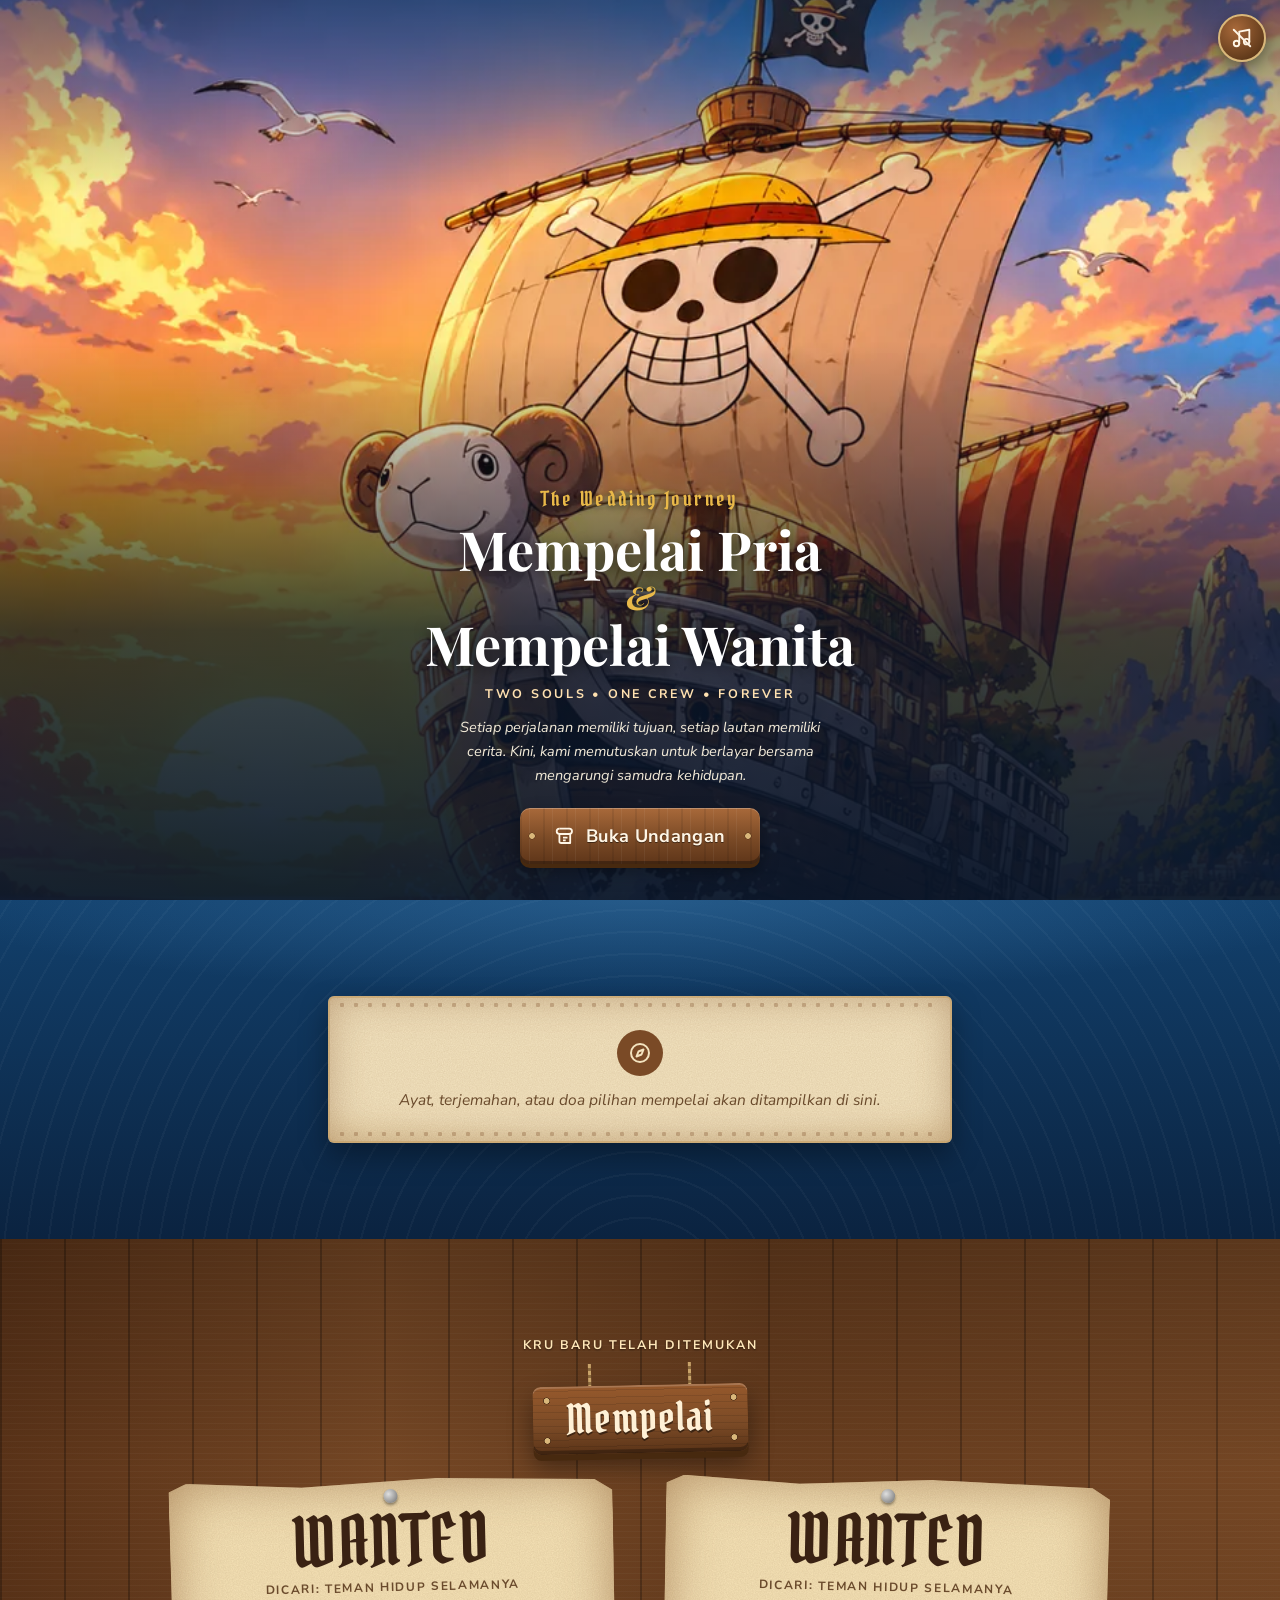
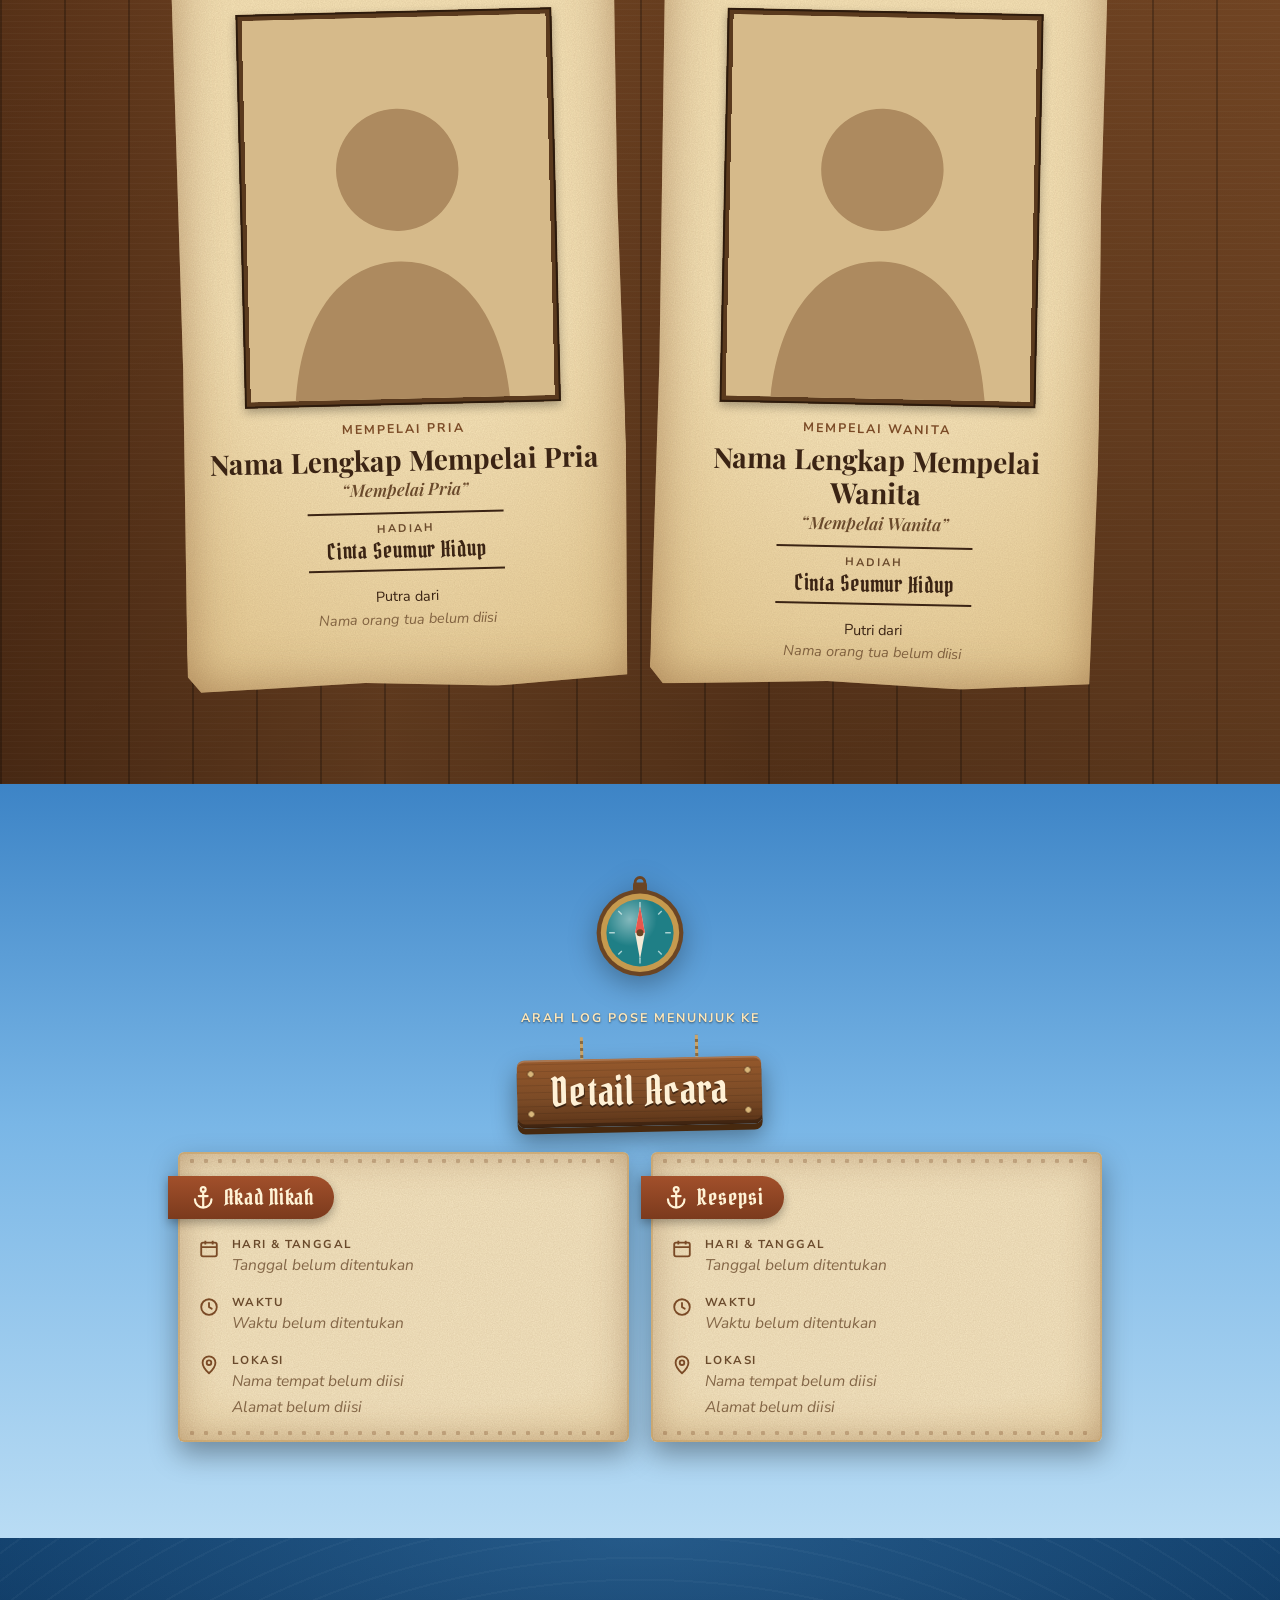
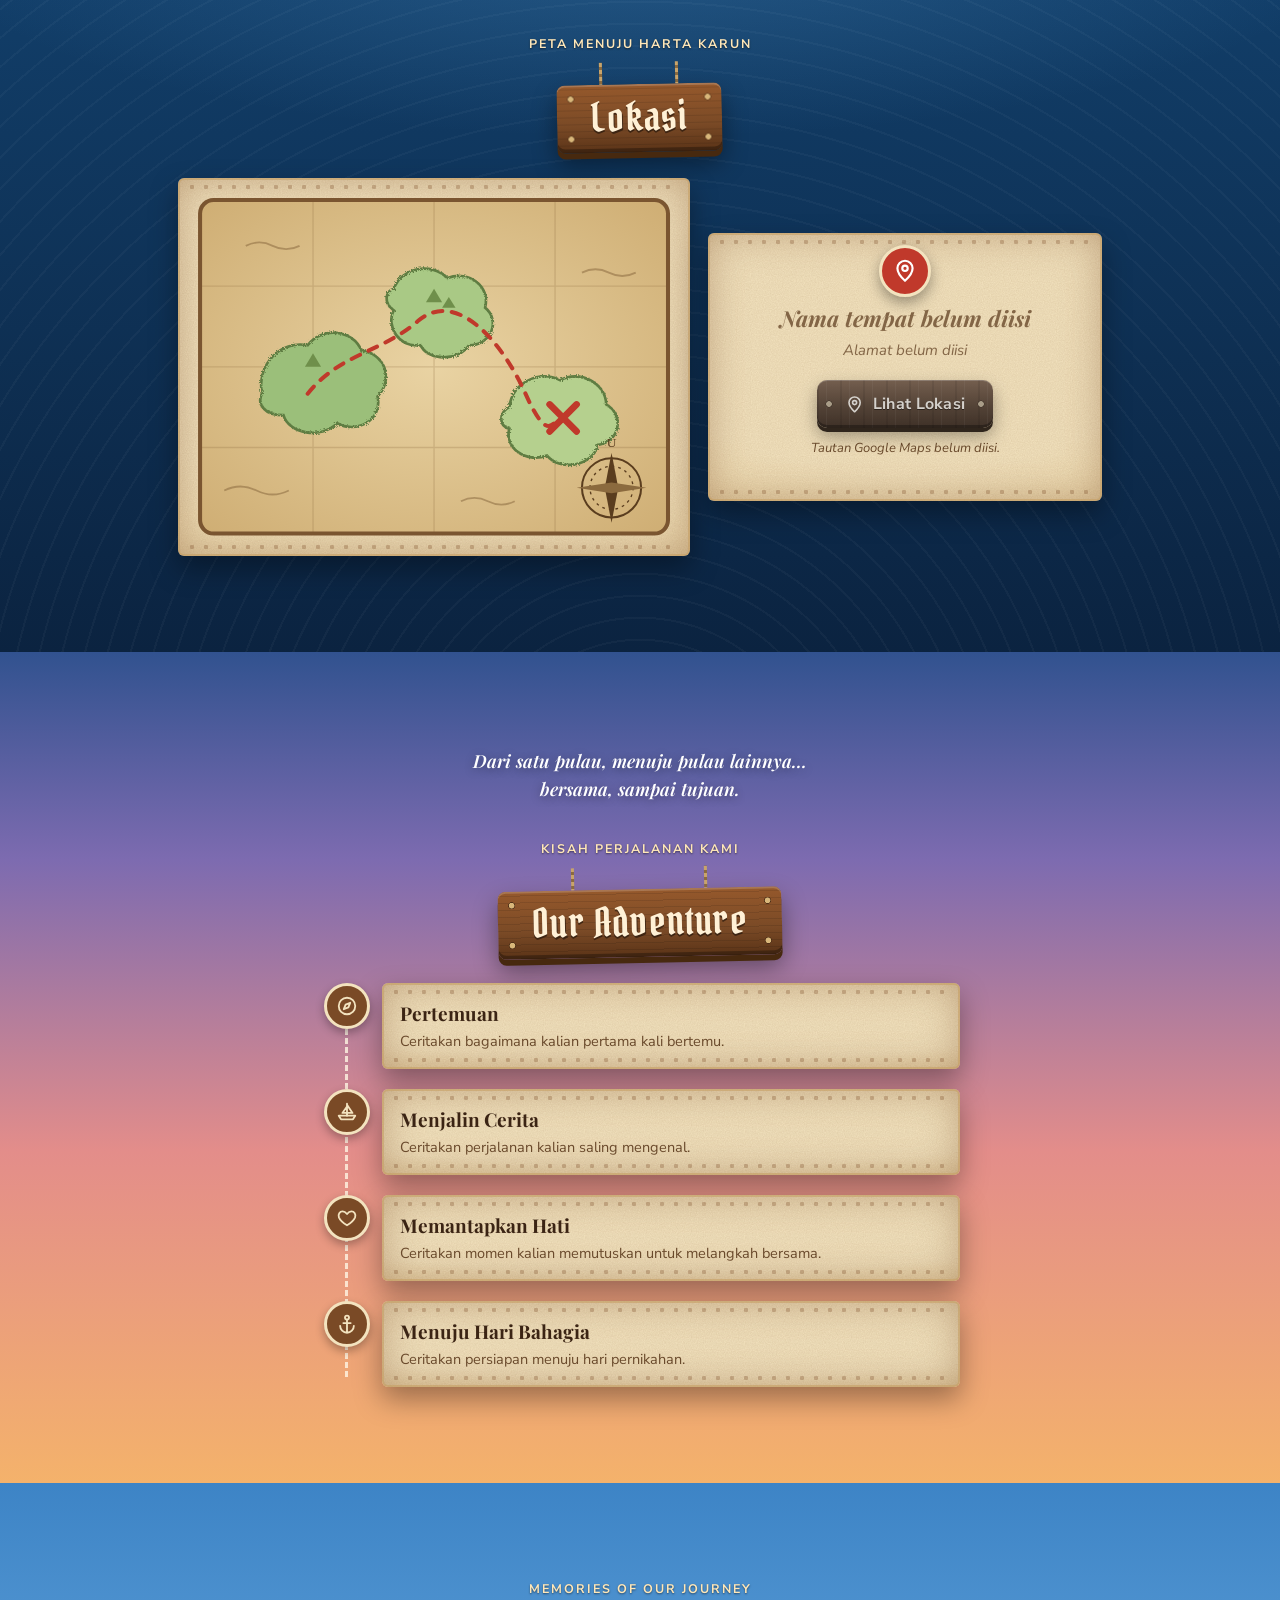
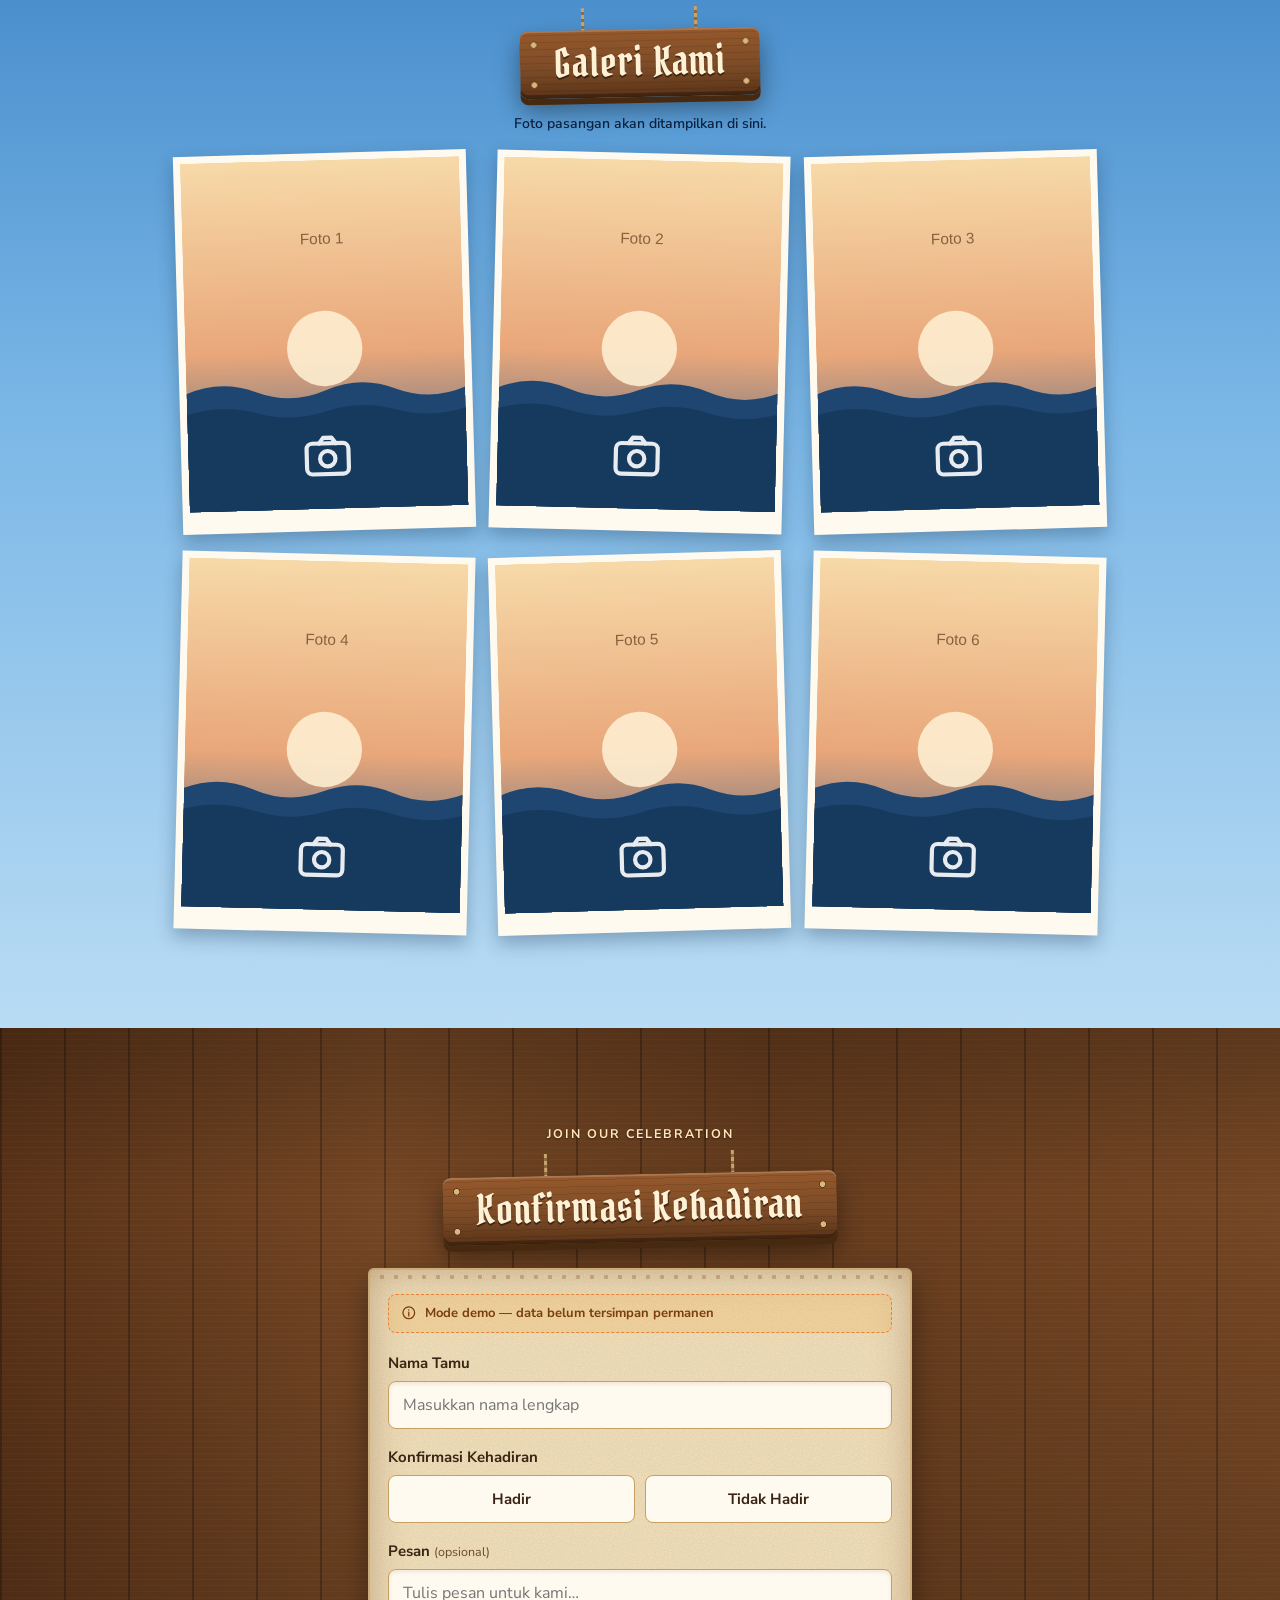
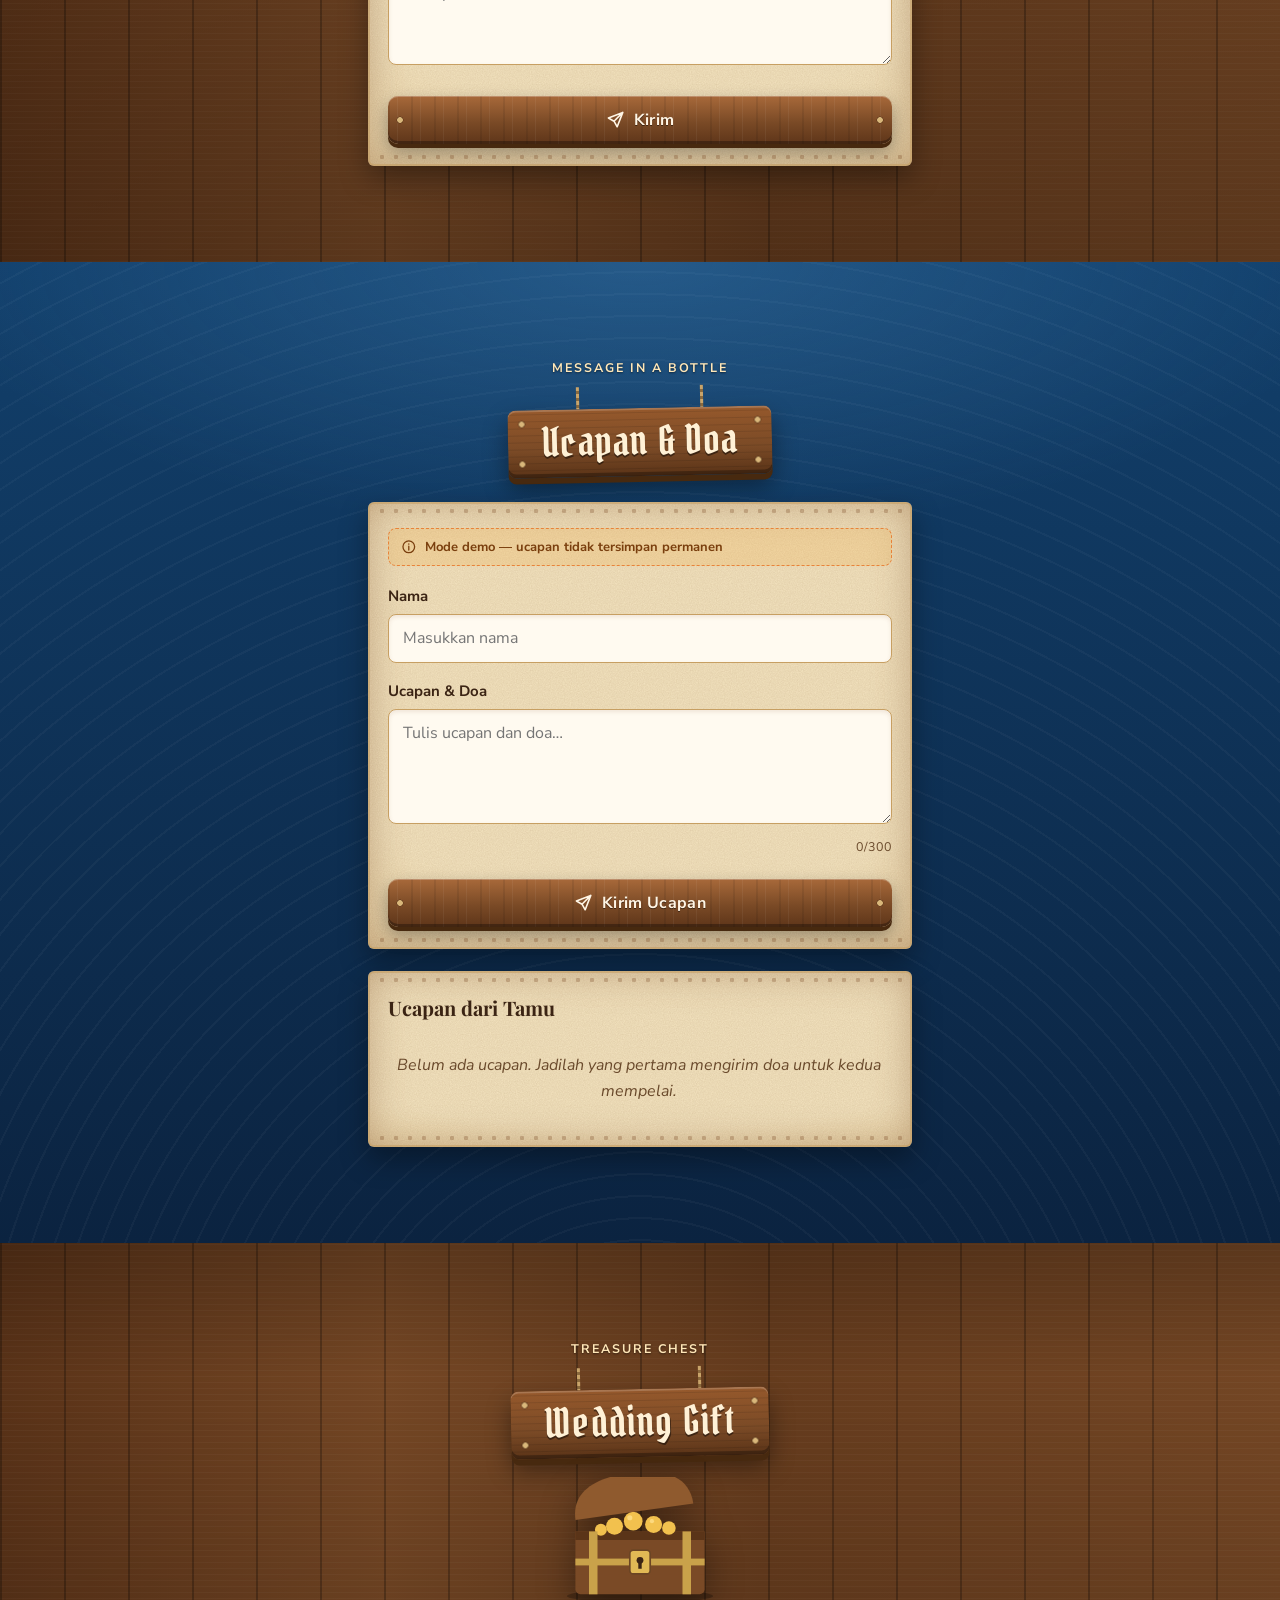
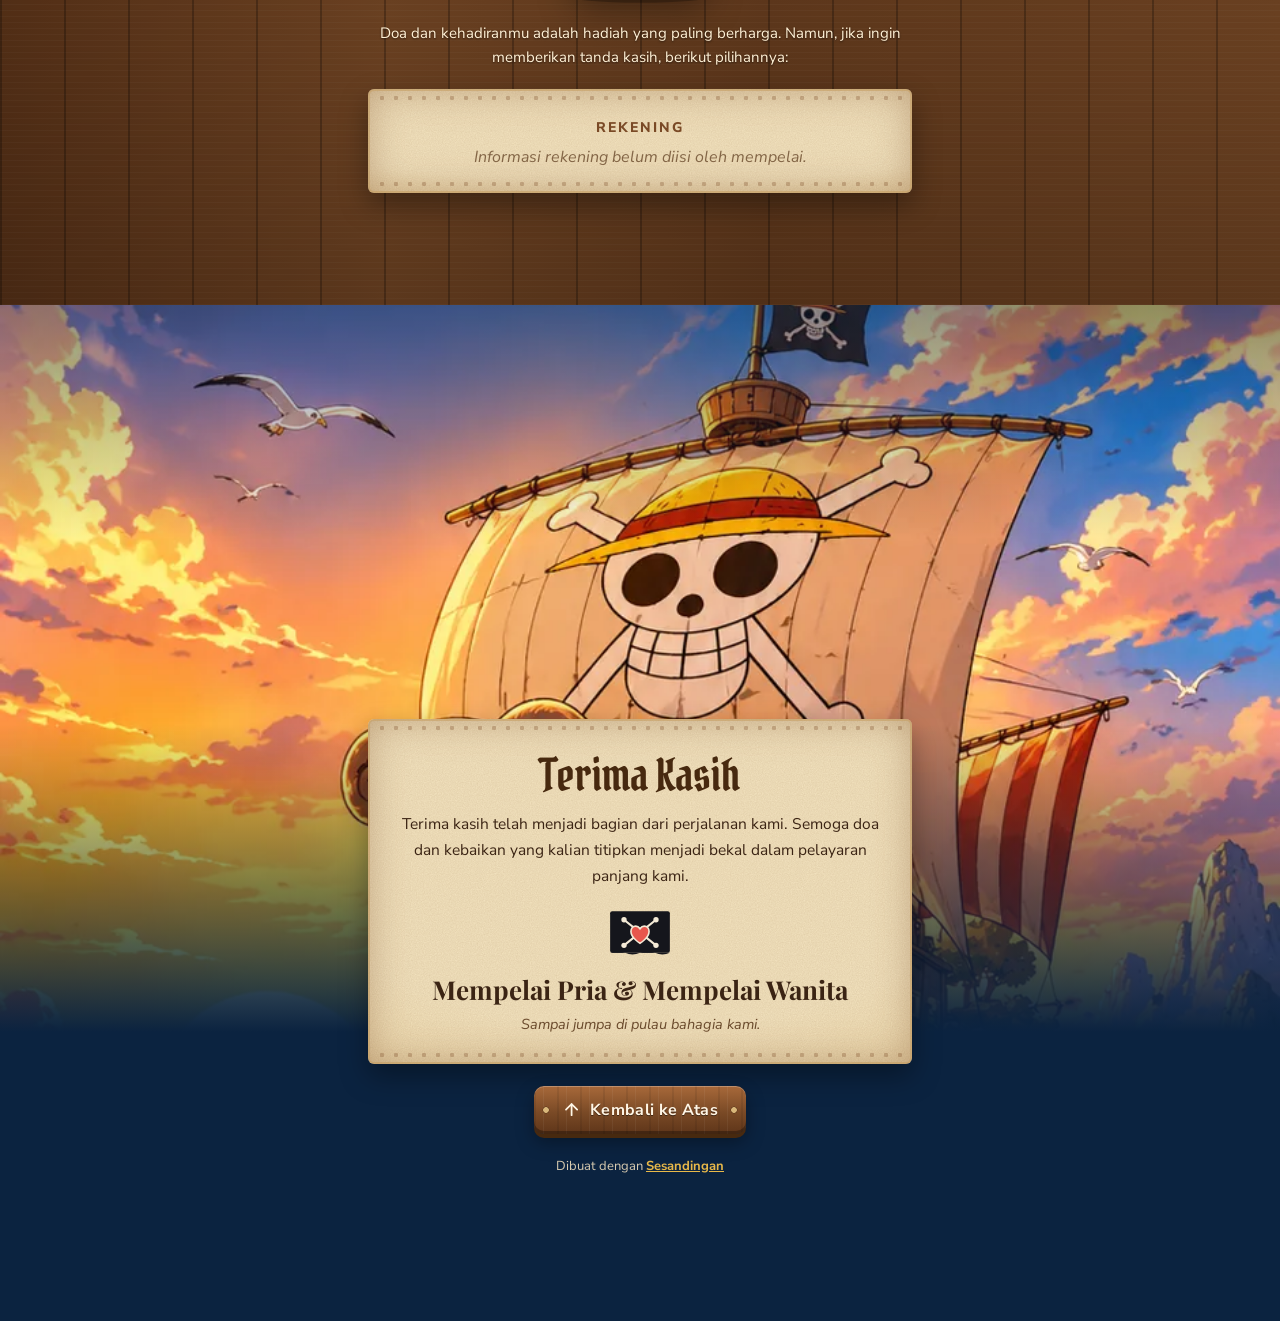
==== tema/wedding-journey/index.html @ a7452341 "Landing page Sesandingan dan tema pertama The Wedding Journey - Landing page mobile-first: hero, fit" ====
<!doctype html>
<html lang="id">
<head>
  <meta charset="utf-8">
  <meta name="viewport" content="width=device-width, initial-scale=1, viewport-fit=cover">
  <title>The Wedding Journey — Undangan Pernikahan</title>
  <meta name="description" content="Undangan pernikahan digital — Two Souls • One Crew • Forever">
  <meta name="theme-color" content="#0e2a4a">
  <meta property="og:type" content="website">
  <meta property="og:title" content="The Wedding Journey — Undangan Pernikahan">
  <meta property="og:description" content="Two Souls • One Crew • Forever">
  <meta property="og:image" content="../../assets/img/og-image.jpg">
  <link rel="icon" type="image/png" href="../../favicon.png">
  <link rel="preload" as="image" href="assets/going-merry-sunset-600.webp" media="(max-width: 640px)">
  <link rel="preload" as="image" href="assets/going-merry-sunset.webp" media="(min-width: 641px)">
  <link rel="preconnect" href="https://fonts.googleapis.com">
  <link rel="preconnect" href="https://fonts.gstatic.com" crossorigin>
  <link href="https://fonts.googleapis.com/css2?family=Pirata+One&family=Playfair+Display:ital,wght@0,600;0,700;1,600&family=Nunito+Sans:opsz,wght@6..12,400;6..12,600;6..12,700&display=swap" rel="stylesheet">
  <link rel="stylesheet" href="css/theme.css">
</head>
<body class="is-locked">

  <!-- =========================================================
       A. OPENING / COVER
       ========================================================= -->
  <section class="cover" id="cover" aria-label="Sampul undangan">
    <div class="cover-bg" aria-hidden="true"></div>
    <div class="cover-shade" aria-hidden="true"></div>
    <div class="cover-content">
      <p class="cover-kicker">The Wedding Journey</p>
      <h1 class="cover-names"><span data-bind="groom.nickname"></span><span class="amp">&amp;</span><span data-bind="bride.nickname"></span></h1>
      <p class="cover-tagline" data-bind="texts.tagline"></p>
      <p class="cover-opening" data-bind="texts.opening"></p>
      <div class="cover-guest" id="coverGuest" hidden>
        <small>Kepada Yth. Bapak/Ibu/Saudara/i</small>
        <strong id="guestName"></strong>
      </div>
      <button type="button" class="wood-btn wood-btn--lg" id="openBtn">
        <svg class="ic" aria-hidden="true"><use href="#i-scroll"/></svg><span>Buka Undangan</span>
      </button>
    </div>
  </section>

  <!-- Kontrol musik (selalu tersedia) -->
  <button type="button" class="music-btn" id="musicBtn" aria-pressed="false" aria-label="Putar musik">
    <svg class="ic ic-on" aria-hidden="true"><use href="#i-music"/></svg>
    <svg class="ic ic-off" aria-hidden="true"><use href="#i-music-off"/></svg>
    <span class="music-eq" aria-hidden="true"><i></i><i></i><i></i></span>
  </button>

  <main id="main" class="journey" aria-hidden="true">

    <!-- =========================================================
         B. HERO / WEDDING INTRODUCTION
         ========================================================= -->
    <section class="hero" id="home" data-section="home">
      <div class="hero-sky" aria-hidden="true">
        <span class="sun"></span>
        <svg class="cloud c1" viewBox="0 0 200 60"><path d="M20 50a20 20 0 0 1 10-37 28 28 0 0 1 52-6 22 22 0 0 1 36 10 18 18 0 0 1 30 4 16 16 0 0 1 22 29z" fill="currentColor"/></svg>
        <svg class="cloud c2" viewBox="0 0 200 60"><path d="M20 50a20 20 0 0 1 10-37 28 28 0 0 1 52-6 22 22 0 0 1 36 10 18 18 0 0 1 30 4 16 16 0 0 1 22 29z" fill="currentColor"/></svg>
        <svg class="gull g1" viewBox="0 0 40 14"><path d="M1 12Q10 1 20 10Q30 1 39 12" fill="none" stroke="currentColor" stroke-width="2.4" stroke-linecap="round"/></svg>
        <svg class="gull g2" viewBox="0 0 40 14"><path d="M1 12Q10 1 20 10Q30 1 39 12" fill="none" stroke="currentColor" stroke-width="2.4" stroke-linecap="round"/></svg>
      </div>
      <div class="hero-content">
        <div class="flag reveal" aria-hidden="true">
          <svg viewBox="0 0 120 90"><use href="#emblem"/></svg>
        </div>
        <p class="hero-kicker reveal">We Are Getting Married</p>
        <h2 class="hero-names reveal">
          <span data-bind="groom.nickname"></span>
          <span class="amp">&amp;</span>
          <span data-bind="bride.nickname"></span>
        </h2>
        <p class="hero-date reveal" id="heroDate"></p>
        <div class="countdown reveal" id="countdown" aria-live="off"></div>
        <p class="hero-invite reveal" data-bind="texts.invitation"></p>
      </div>
      <div class="hero-sea" aria-hidden="true">
        <svg class="ship" viewBox="0 0 120 100"><use href="#ship"/></svg>
        <svg class="wave w1" viewBox="0 0 1440 120" preserveAspectRatio="none"><path d="M0 60 Q90 20 180 60 T360 60 T540 60 T720 60 T900 60 T1080 60 T1260 60 T1440 60 V120 H0Z"/></svg>
        <svg class="wave w2" viewBox="0 0 1440 120" preserveAspectRatio="none"><path d="M0 70 Q120 35 240 70 T480 70 T720 70 T960 70 T1200 70 T1440 70 V120 H0Z"/></svg>
      </div>
    </section>

    <!-- C. AYAT / DOA -->
    <section class="section section--sea" id="ayat" data-section="ayat" aria-label="Ayat atau doa">
      <div class="wrap" id="verseMount"></div>
    </section>

    <!-- D. PROFIL MEMPELAI — WANTED POSTER -->
    <section class="section section--deck" id="mempelai" data-section="mempelai" aria-label="Profil mempelai">
      <div class="wrap">
        <div id="t-mempelai-wrap"></div>
        <div class="posters" id="postersMount"></div>
      </div>
    </section>

    <!-- E. DETAIL ACARA — LOG POSE -->
    <section class="section section--sky" id="acara" data-section="acara" aria-label="Detail acara">
      <div class="wrap">
        <div class="logpose reveal" aria-hidden="true">
          <svg viewBox="0 0 160 160"><use href="#logpose"/></svg>
        </div>
        <div id="eventsTitle"></div>
        <div class="events" id="eventsMount"></div>
      </div>
    </section>

    <!-- F. LOKASI — TREASURE MAP -->
    <section class="section section--sea" id="lokasi" data-section="lokasi" aria-label="Lokasi acara">
      <div class="wrap" id="mapMount"></div>
    </section>

    <!-- G. LOVE STORY — OUR ADVENTURE -->
    <section class="section section--sunset" id="cerita" data-section="cerita" aria-label="Kisah cinta">
      <div class="wrap">
        <p class="story-quote reveal">Dari satu pulau, menuju pulau lainnya…<br>bersama, sampai tujuan.</p>
        <div id="storyMount"></div>
      </div>
    </section>

    <!-- H. GALERI -->
    <section class="section section--sky" id="galeri" data-section="galeri" aria-label="Galeri foto">
      <div class="wrap" id="galleryMount"></div>
    </section>

    <!-- I. RSVP -->
    <section class="section section--deck" id="rsvp" data-section="rsvp" aria-label="Konfirmasi kehadiran">
      <div class="wrap wrap--narrow" id="rsvpMount"></div>
    </section>

    <!-- J. UCAPAN — MESSAGE IN A BOTTLE -->
    <section class="section section--sea" id="ucapan" data-section="ucapan" aria-label="Ucapan dan doa">
      <div class="wrap wrap--narrow" id="guestbookMount"></div>
    </section>

    <!-- K. WEDDING GIFT — TREASURE CHEST -->
    <section class="section section--deck" id="hadiah" data-section="hadiah" aria-label="Wedding gift">
      <div class="wrap wrap--narrow" id="giftMount"></div>
    </section>

    <!-- L. CLOSING -->
    <section class="closing" id="penutup" data-section="penutup" aria-label="Penutup">
      <div class="closing-bg" aria-hidden="true"></div>
      <div class="closing-shade" aria-hidden="true"></div>
      <div class="wrap wrap--narrow closing-content">
        <div class="parchment closing-card reveal">
          <h2 class="closing-title">Terima Kasih</h2>
          <p data-bind="texts.closing"></p>
          <div class="closing-emblem" aria-hidden="true"><svg viewBox="0 0 120 90"><use href="#emblem"/></svg></div>
          <p class="closing-names"><span data-bind="groom.nickname"></span> &amp; <span data-bind="bride.nickname"></span></p>
          <p class="closing-sign" data-bind="texts.closingSignature"></p>
        </div>
        <a href="#home" class="wood-btn" id="backTopBtn"><svg class="ic" aria-hidden="true"><use href="#i-arrow-up"/></svg><span>Kembali ke Atas</span></a>
        <p class="credit" id="credit"></p>
      </div>
    </section>
  </main>

  <!-- Navigasi bawah -->
  <nav class="dock" id="dock" aria-label="Navigasi undangan" hidden>
    <a href="#home" data-nav="home"><svg class="ic" aria-hidden="true"><use href="#i-home"/></svg><span>Beranda</span></a>
    <a href="#mempelai" data-nav="mempelai"><svg class="ic" aria-hidden="true"><use href="#i-users"/></svg><span>Mempelai</span></a>
    <a href="#acara" data-nav="acara"><svg class="ic" aria-hidden="true"><use href="#i-calendar"/></svg><span>Acara</span></a>
    <a href="#galeri" data-nav="galeri"><svg class="ic" aria-hidden="true"><use href="#i-image"/></svg><span>Galeri</span></a>
    <a href="#ucapan" data-nav="ucapan"><svg class="ic" aria-hidden="true"><use href="#i-chat"/></svg><span>Ucapan</span></a>
  </nav>

  <!-- Tombol ke atas -->
  <a href="#home" class="to-top" id="toTop" aria-label="Kembali ke atas" hidden><svg class="ic" aria-hidden="true"><use href="#i-arrow-up"/></svg></a>

  <!-- Lightbox -->
  <div class="lightbox" id="lightbox" role="dialog" aria-modal="true" aria-label="Pratinjau foto" hidden>
    <button type="button" class="lb-close" id="lbClose" aria-label="Tutup"><svg class="ic" aria-hidden="true"><use href="#i-close"/></svg></button>
    <button type="button" class="lb-nav lb-prev" id="lbPrev" aria-label="Foto sebelumnya"><svg class="ic" aria-hidden="true"><use href="#i-chev-left"/></svg></button>
    <figure class="lb-figure"><img id="lbImg" alt=""><figcaption id="lbCap"></figcaption></figure>
    <button type="button" class="lb-nav lb-next" id="lbNext" aria-label="Foto berikutnya"><svg class="ic" aria-hidden="true"><use href="#i-chev-right"/></svg></button>
  </div>

  <div class="toast" id="toast" role="status" aria-live="polite"></div>

  <!-- =========================================================
       SPRITE: ikon & ilustrasi orisinal (SVG)
       ========================================================= -->
  <svg width="0" height="0" style="position:absolute" aria-hidden="true">
    <defs>
      <symbol id="i-music" viewBox="0 0 24 24"><g fill="none" stroke="currentColor" stroke-width="2" stroke-linecap="round" stroke-linejoin="round"><path d="M9 18V5l11-2v13"/><circle cx="6" cy="18" r="3"/><circle cx="17" cy="16" r="3"/></g></symbol>
      <symbol id="i-music-off" viewBox="0 0 24 24"><g fill="none" stroke="currentColor" stroke-width="2" stroke-linecap="round" stroke-linejoin="round"><path d="M9 18V5l11-2v13"/><circle cx="6" cy="18" r="3"/><circle cx="17" cy="16" r="3"/><path d="M3 3l18 18"/></g></symbol>
      <symbol id="i-scroll" viewBox="0 0 24 24"><g fill="none" stroke="currentColor" stroke-width="2" stroke-linejoin="round"><path d="M6 4h11a3 3 0 0 1 0 6H6"/><path d="M6 4a3 3 0 0 0 0 6v8a2 2 0 0 0 2 2h10V10"/><path d="M10 14h5M10 17h3"/></g></symbol>
      <symbol id="i-anchor" viewBox="0 0 24 24"><g fill="none" stroke="currentColor" stroke-width="2" stroke-linecap="round"><circle cx="12" cy="5" r="2.2"/><path d="M12 7.2V21M8 11h8M4.5 14a7.5 7.5 0 0 0 15 0"/></g></symbol>
      <symbol id="i-calendar" viewBox="0 0 24 24"><g fill="none" stroke="currentColor" stroke-width="2" stroke-linejoin="round"><rect x="3.5" y="5" width="17" height="15" rx="2"/><path d="M3.5 10h17M8 3v4M16 3v4"/></g></symbol>
      <symbol id="i-clock" viewBox="0 0 24 24"><g fill="none" stroke="currentColor" stroke-width="2" stroke-linecap="round"><circle cx="12" cy="12" r="8.5"/><path d="M12 7.5V12l3 2"/></g></symbol>
      <symbol id="i-pin" viewBox="0 0 24 24"><g fill="none" stroke="currentColor" stroke-width="2" stroke-linejoin="round"><path d="M12 21s-7-6.2-7-11.5A7 7 0 0 1 19 9.5C19 14.8 12 21 12 21z"/><circle cx="12" cy="9.5" r="2.5"/></g></symbol>
      <symbol id="i-compass" viewBox="0 0 24 24"><g fill="none" stroke="currentColor" stroke-width="2" stroke-linejoin="round"><circle cx="12" cy="12" r="9"/><path d="M15.5 8.5l-2 5-5 2 2-5z"/></g></symbol>
      <symbol id="i-ship" viewBox="0 0 24 24"><g fill="none" stroke="currentColor" stroke-width="2" stroke-linejoin="round" stroke-linecap="round"><path d="M3 16h18l-2.5 4h-13z"/><path d="M12 3v13M12 4l6 9h-6M12 6l-5 7h5"/></g></symbol>
      <symbol id="i-heart" viewBox="0 0 24 24"><path fill="none" stroke="currentColor" stroke-width="2" stroke-linejoin="round" d="M12 20s-7-4.3-8.8-8.7C2 8 4 4.8 7.2 4.8c2 0 3.3 1 4.8 2.8 1.5-1.8 2.8-2.8 4.8-2.8C20 4.8 22 8 20.8 11.3 19 15.7 12 20 12 20z"/></symbol>
      <symbol id="i-star" viewBox="0 0 24 24"><path fill="none" stroke="currentColor" stroke-width="2" stroke-linejoin="round" d="M12 3l2.7 5.6 6.1.9-4.4 4.3 1 6.1L12 17l-5.4 2.9 1-6.1-4.4-4.3 6.1-.9z"/></symbol>
      <symbol id="i-info" viewBox="0 0 24 24"><g fill="none" stroke="currentColor" stroke-width="2" stroke-linecap="round"><circle cx="12" cy="12" r="9"/><path d="M12 11v6M12 7.5v.5"/></g></symbol>
      <symbol id="i-send" viewBox="0 0 24 24"><path fill="none" stroke="currentColor" stroke-width="2" stroke-linejoin="round" d="M21 3L10 14M21 3l-7 18-4-7-7-4z"/></symbol>
      <symbol id="i-copy" viewBox="0 0 24 24"><g fill="none" stroke="currentColor" stroke-width="2" stroke-linejoin="round"><rect x="8" y="8" width="12" height="12" rx="2"/><path d="M16 8V5a1 1 0 0 0-1-1H5a1 1 0 0 0-1 1v10a1 1 0 0 0 1 1h3"/></g></symbol>
      <symbol id="i-bottle" viewBox="0 0 24 24"><g fill="none" stroke="currentColor" stroke-width="1.8" stroke-linejoin="round"><path d="M10 2h4v3l2 3v12a2 2 0 0 1-2 2h-4a2 2 0 0 1-2-2V8l2-3z"/><path d="M10 12h4M10 15h3"/></g></symbol>
      <symbol id="i-home" viewBox="0 0 24 24"><path fill="none" stroke="currentColor" stroke-width="2" stroke-linejoin="round" d="M3 11l9-7 9 7v9a1 1 0 0 1-1 1h-5v-6h-6v6H4a1 1 0 0 1-1-1z"/></symbol>
      <symbol id="i-users" viewBox="0 0 24 24"><g fill="none" stroke="currentColor" stroke-width="2" stroke-linecap="round"><circle cx="9" cy="8" r="3.5"/><path d="M2.5 20c.8-4 3.5-5.5 6.5-5.5s5.7 1.5 6.5 5.5"/><path d="M15.5 4.8a3.5 3.5 0 0 1 0 6.4M18 14.8c2 .7 3.2 2.3 3.6 5.2"/></g></symbol>
      <symbol id="i-image" viewBox="0 0 24 24"><g fill="none" stroke="currentColor" stroke-width="2" stroke-linejoin="round"><rect x="3" y="4" width="18" height="16" rx="2"/><circle cx="9" cy="10" r="2"/><path d="M21 16l-5-5-9 9"/></g></symbol>
      <symbol id="i-chat" viewBox="0 0 24 24"><path fill="none" stroke="currentColor" stroke-width="2" stroke-linejoin="round" d="M4 5h16v11H9l-5 4z"/></symbol>
      <symbol id="i-gift" viewBox="0 0 24 24"><g fill="none" stroke="currentColor" stroke-width="2" stroke-linejoin="round"><rect x="3" y="8" width="18" height="4"/><path d="M5 12v9h14v-9M12 8v13M12 8S10.5 3 8 4s0 4 4 4zM12 8s1.5-5 4-4 0 4-4 4z"/></g></symbol>
      <symbol id="i-arrow-up" viewBox="0 0 24 24"><path fill="none" stroke="currentColor" stroke-width="2.2" stroke-linecap="round" stroke-linejoin="round" d="M12 19V5M5 12l7-7 7 7"/></symbol>
      <symbol id="i-close" viewBox="0 0 24 24"><path fill="none" stroke="currentColor" stroke-width="2.2" stroke-linecap="round" d="M6 6l12 12M18 6L6 18"/></symbol>
      <symbol id="i-chev-left" viewBox="0 0 24 24"><path fill="none" stroke="currentColor" stroke-width="2.4" stroke-linecap="round" stroke-linejoin="round" d="M15 5l-7 7 7 7"/></symbol>
      <symbol id="i-chev-right" viewBox="0 0 24 24"><path fill="none" stroke="currentColor" stroke-width="2.4" stroke-linecap="round" stroke-linejoin="round" d="M9 5l7 7-7 7"/></symbol>
      <symbol id="i-instagram" viewBox="0 0 24 24"><g fill="none" stroke="currentColor" stroke-width="2"><rect x="3" y="3" width="18" height="18" rx="5"/><circle cx="12" cy="12" r="4"/><circle cx="17.5" cy="6.5" r="1" fill="currentColor"/></g></symbol>
      <symbol id="i-truck" viewBox="0 0 24 24"><g fill="none" stroke="currentColor" stroke-width="2" stroke-linejoin="round"><path d="M2 6h12v10H2zM14 10h4l3 3v3h-7z"/><circle cx="6" cy="18" r="2"/><circle cx="17" cy="18" r="2"/></g></symbol>

      <!-- Emblem kru orisinal: hati + jangkar bersilang -->
      <symbol id="emblem" viewBox="0 0 120 90">
        <rect x="4" y="6" width="112" height="78" rx="4" fill="#15161c"/>
        <path d="M4 84q14-6 28 0t28 0 28 0 28 0V84" fill="#15161c"/>
        <g stroke="#f4ead6" stroke-width="4" stroke-linecap="round" fill="none">
          <path d="M30 70L90 22M90 70L30 22"/>
        </g>
        <g fill="#f4ead6"><circle cx="30" cy="22" r="5"/><circle cx="90" cy="22" r="5"/><circle cx="30" cy="70" r="5"/><circle cx="90" cy="70" r="5"/></g>
        <path d="M60 66s-17-10-17-22c0-6 4-10 9-10 4 0 6 2 8 5 2-3 4-5 8-5 5 0 9 4 9 10 0 12-17 22-17 22z" fill="#e8574d" stroke="#f4ead6" stroke-width="3"/>
      </symbol>

      <!-- Kapal siluet orisinal -->
      <symbol id="ship" viewBox="0 0 120 100">
        <path d="M58 6v62" stroke="#3b2414" stroke-width="3"/>
        <path d="M58 10q30 10 34 44H58z" fill="#fff6e4" stroke="#c9b48c" stroke-width="1.5"/>
        <path d="M56 18q-22 10-26 36h26z" fill="#fbecd0" stroke="#c9b48c" stroke-width="1.5"/>
        <path d="M58 4l16 5-16 5z" fill="#e8574d"/>
        <path d="M66 26q6 4 0 10-6-6 0-10z" fill="#e8574d" opacity=".8"/>
        <path d="M10 64h100l-12 22H24z" fill="#7a4a26"/>
        <path d="M10 64h100l-3 6H13z" fill="#a8693a"/>
        <g fill="#3b2414"><circle cx="38" cy="75" r="2.2"/><circle cx="58" cy="75" r="2.2"/><circle cx="78" cy="75" r="2.2"/></g>
      </symbol>

      <!-- Log Pose / kompas orisinal -->
      <symbol id="logpose" viewBox="0 0 160 160">
        <circle cx="80" cy="84" r="62" fill="#6b4524"/>
        <circle cx="80" cy="84" r="56" fill="#c69a4e"/>
        <circle cx="80" cy="84" r="48" fill="#1f7f86"/>
        <circle cx="80" cy="84" r="48" fill="url(#lpGlass)"/>
        <g stroke="#e6f5f2" stroke-width="2" opacity=".7">
          <path d="M80 40v8M80 120v8M36 84h8M116 84h8M49 53l5 5M106 110l5 5M111 53l-5 5M54 110l-5 5"/>
        </g>
        <path class="lp-needle" d="M80 46l7 38-7 38-7-38z" fill="#f4ead6"/>
        <path class="lp-needle" d="M80 46l7 38H73z" fill="#e8574d"/>
        <circle cx="80" cy="84" r="5" fill="#6b4524"/>
        <rect x="70" y="12" width="20" height="14" rx="3" fill="#6b4524"/>
        <circle cx="80" cy="12" r="7" fill="none" stroke="#6b4524" stroke-width="4"/>
        <defs><radialGradient id="lpGlass" cx=".35" cy=".3" r=".8"><stop offset="0" stop-color="#fff" stop-opacity=".45"/><stop offset=".5" stop-color="#fff" stop-opacity="0"/></radialGradient></defs>
      </symbol>

      <!-- Peti harta orisinal -->
      <symbol id="chest" viewBox="0 0 200 150">
        <ellipse cx="100" cy="140" rx="86" ry="8" fill="#000" opacity=".25"/>
        <path d="M24 64h152v68a6 6 0 0 1-6 6H30a6 6 0 0 1-6-6z" fill="#7a4a26"/>
        <path d="M24 64h152v10H24z" fill="#5a3418"/>
        <g fill="#f2c14e"><circle cx="70" cy="58" r="10"/><circle cx="92" cy="52" r="11"/><circle cx="116" cy="56" r="10"/><circle cx="134" cy="60" r="8"/><circle cx="54" cy="62" r="7"/></g>
        <g fill="#ffe08a" opacity=".8"><circle cx="88" cy="48" r="3"/><circle cx="114" cy="52" r="2.5"/></g>
        <path d="M30 64C30 30 60 18 100 18s70 12 70 46z" fill="#8f5a2e" transform="rotate(-8 30 64) translate(-4 -14)"/>
        <g fill="#c9a24a"><rect x="40" y="64" width="10" height="74"/><rect x="150" y="64" width="10" height="74"/><rect x="24" y="96" width="152" height="8"/></g>
        <rect x="88" y="86" width="24" height="28" rx="4" fill="#e1b955" stroke="#6b4524" stroke-width="2"/>
        <circle cx="100" cy="98" r="4" fill="#3b2414"/><path d="M98 100h4v8h-4z" fill="#3b2414"/>
      </symbol>
    </defs>
  </svg>

  <script src="js/data.js"></script>
  <script src="js/storage.js"></script>
  <script src="js/components.js"></script>
  <script src="js/app.js"></script>
</body>
</html>
---- tema/wedding-journey/css/theme.css ----
/* =========================================================
   THE WEDDING JOURNEY — DESIGN SYSTEM
   Mobile-first (360–430px), tetap rapi di desktop.
   ========================================================= */
:root {
  /* Laut */
  --navy: #0b2340;
  --ocean: #12406c;
  --sea: #1f6aa5;
  --sky: #5fa8e0;
  --sky-light: #a9d4f2;
  /* Sunset */
  --amber: #f2a93b;
  --gold: #e9b949;
  --coral: #ef7a5a;
  --orange: #e8833a;
  --pink: #e7a1a8;
  --red: #c0392b;
  /* Parchment */
  --parch: #f3e3bf;
  --parch-2: #ead2a0;
  --parch-edge: #c79f62;
  --ink: #3b2414;
  --ink-soft: #6a4a2c;
  /* Kayu */
  --wood: #7a4a26;
  --wood-light: #a8693a;
  --wood-dark: #47290f;

  --font-pirate: 'Pirata One', 'Georgia', serif;
  --font-name: 'Playfair Display', Georgia, 'Times New Roman', serif;
  --font-body: 'Nunito Sans', system-ui, -apple-system, 'Segoe UI', Roboto, sans-serif;

  --radius: 14px;
  --dock-h: 64px;
  --noise: url("data:image/svg+xml;utf8,<svg xmlns='http://www.w3.org/2000/svg' width='160' height='160'><filter id='n'><feTurbulence type='fractalNoise' baseFrequency='.85' numOctaves='3' stitchTiles='stitch'/><feColorMatrix values='0 0 0 0 .35  0 0 0 0 .22  0 0 0 0 .1  0 0 0 .22 0'/></filter><rect width='100%' height='100%' filter='url(%23n)'/></svg>");
}

*, *::before, *::after { box-sizing: border-box; }
html { scroll-behavior: smooth; -webkit-text-size-adjust: 100%; }
body {
  margin: 0; font-family: var(--font-body); font-size: 16px; line-height: 1.6;
  color: var(--ink); background: var(--navy); overflow-x: hidden;
}
body.is-locked, body.lb-open { overflow: hidden; height: 100vh; height: 100dvh; }
img { max-width: 100%; display: block; }
h1, h2, h3, p { margin: 0; }
ul, ol { margin: 0; padding: 0; list-style: none; }
a { color: inherit; }
[hidden] { display: none !important; }
section[id] { scroll-margin-top: 8px; }
:focus-visible { outline: 3px solid var(--gold); outline-offset: 3px; }
.ic { width: 1.2em; height: 1.2em; flex: none; vertical-align: middle; }
.pending { color: var(--ink-soft); font-style: italic; opacity: .8; }

.wrap { width: 100%; max-width: 560px; margin: 0 auto; padding: 0 18px; }
.wrap--narrow { max-width: 520px; }

/* =========================================================
   KOMPONEN: WoodButton
   ========================================================= */
.wood-btn {
  position: relative; display: inline-flex; align-items: center; justify-content: center; gap: .55em;
  min-height: 48px; padding: 12px 28px; border: 0; cursor: pointer; text-decoration: none;
  font: 700 16px/1 var(--font-body); color: #fff6e6; letter-spacing: .02em;
  text-shadow: 0 1px 0 rgba(0, 0, 0, .45);
  border-radius: 10px;
  background:
    radial-gradient(circle at 12px 50%, #d9b77a 2.5px, #5a3418 3.2px, transparent 3.8px),
    radial-gradient(circle at calc(100% - 12px) 50%, #d9b77a 2.5px, #5a3418 3.2px, transparent 3.8px),
    repeating-linear-gradient(90deg, rgba(0, 0, 0, .08) 0 2px, transparent 2px 9px, rgba(255, 255, 255, .05) 9px 10px, transparent 10px 23px),
    linear-gradient(180deg, var(--wood-light), var(--wood) 55%, #5e3519);
  box-shadow: inset 0 1px 0 rgba(255, 255, 255, .25), inset 0 -3px 0 rgba(0, 0, 0, .3), 0 4px 0 var(--wood-dark), 0 8px 18px rgba(0, 0, 0, .35);
  transition: transform .12s ease, box-shadow .12s ease, filter .2s;
}
.wood-btn:hover { filter: brightness(1.08); }
.wood-btn:active { transform: translateY(3px); box-shadow: inset 0 1px 0 rgba(255, 255, 255, .25), inset 0 -2px 0 rgba(0, 0, 0, .3), 0 1px 0 var(--wood-dark), 0 3px 8px rgba(0, 0, 0, .3); }
.wood-btn--lg { min-height: 56px; padding: 14px 34px; font-size: 18px; }
.wood-btn--sm { min-height: 44px; padding: 10px 22px; font-size: 14.5px; }
.wood-btn--block { width: 100%; }
.wood-btn[disabled], .wood-btn[aria-disabled="true"] { filter: grayscale(.6) brightness(.85); cursor: not-allowed; }
.wood-btn.is-copied { filter: hue-rotate(60deg) brightness(1.1); }

/* =========================================================
   KOMPONEN: ParchmentCard
   ========================================================= */
.parchment {
  position: relative; padding: 24px 20px; border-radius: 6px; color: var(--ink);
  background:
    var(--noise),
    radial-gradient(120% 90% at 50% 40%, var(--parch) 55%, var(--parch-2) 100%);
  box-shadow: inset 0 0 0 2px rgba(199, 159, 98, .55), inset 0 0 38px rgba(122, 74, 38, .38), 0 12px 28px rgba(0, 0, 0, .35);
}
.parchment::before, .parchment::after {
  content: ''; position: absolute; left: 10px; right: 10px; height: 6px; pointer-events: none;
  background: radial-gradient(circle at 4px 3px, rgba(122, 74, 38, .3) 2px, transparent 2.5px) 0 0 / 14px 6px repeat-x;
}
.parchment::before { top: 6px; }
.parchment::after { bottom: 6px; }

/* =========================================================
   KOMPONEN: BoardTitle (papan judul section)
   ========================================================= */
.board-title { text-align: center; margin-bottom: 26px; }
.board-kicker { font-size: 12.5px; font-weight: 700; letter-spacing: .16em; text-transform: uppercase; color: #ffe7b8; margin-bottom: 30px; text-shadow: 0 1px 2px rgba(0, 0, 0, .5); }
.board {
  display: inline-block; position: relative; padding: 12px 34px 14px; border-radius: 8px;
  font: 400 clamp(28px, 8vw, 40px)/1.05 var(--font-pirate); color: #fff1d6; letter-spacing: .03em;
  text-shadow: 0 2px 0 rgba(0, 0, 0, .45);
  background:
    radial-gradient(circle at 14px 14px, #d9b77a 2.5px, #4a2b14 3.2px, transparent 3.8px),
    radial-gradient(circle at calc(100% - 14px) 14px, #d9b77a 2.5px, #4a2b14 3.2px, transparent 3.8px),
    radial-gradient(circle at 14px calc(100% - 14px), #d9b77a 2.5px, #4a2b14 3.2px, transparent 3.8px),
    radial-gradient(circle at calc(100% - 14px) calc(100% - 14px), #d9b77a 2.5px, #4a2b14 3.2px, transparent 3.8px),
    repeating-linear-gradient(0deg, rgba(0, 0, 0, .1) 0 1px, transparent 1px 7px),
    linear-gradient(180deg, #96592c, var(--wood) 60%, #5a3317);
  box-shadow: inset 0 2px 0 rgba(255, 255, 255, .18), inset 0 -4px 0 rgba(0, 0, 0, .3), 0 6px 0 var(--wood-dark), 0 12px 24px rgba(0, 0, 0, .4);
  transform: rotate(-1.2deg);
}
.board::before, .board::after {
  content: ''; position: absolute; top: -22px; width: 3px; height: 22px; background: repeating-linear-gradient(180deg, #c9a46a 0 4px, #8b6a3e 4px 7px);
}
.board::before { left: 26%; }
.board::after { right: 26%; }

/* =========================================================
   A. COVER
   ========================================================= */
.cover {
  position: fixed; inset: 0; z-index: 100; display: flex; align-items: flex-end; justify-content: center;
  height: 100vh; height: 100dvh; overflow: hidden; background: var(--navy);
  transition: transform .9s cubic-bezier(.7, 0, .3, 1), opacity .9s ease;
}
.cover.is-open { transform: translateY(-100%); opacity: .6; pointer-events: none; }
.cover-bg {
  position: absolute; inset: 0;
  background: url('../assets/going-merry-sunset-600.webp') 50% 42% / cover no-repeat;
  animation: coverZoom 22s ease-in-out infinite alternate;
}
@media (min-width: 641px) { .cover-bg { background-image: url('../assets/going-merry-sunset.webp'); } }
@keyframes coverZoom { from { transform: scale(1); } to { transform: scale(1.08); } }
.cover-shade {
  position: absolute; inset: 0;
  background:
    linear-gradient(180deg, rgba(11, 35, 64, .55) 0%, rgba(11, 35, 64, 0) 22%),
    linear-gradient(0deg, rgba(8, 22, 42, .95) 0%, rgba(8, 22, 42, .78) 30%, rgba(8, 22, 42, 0) 62%);
}
.cover-content {
  position: relative; width: 100%; max-width: 480px; padding: 0 22px calc(36px + env(safe-area-inset-bottom));
  text-align: center; color: #fff;
  display: flex; flex-direction: column; align-items: center; gap: 12px;
}
.cover-kicker { font: 400 20px/1 var(--font-pirate); letter-spacing: .12em; color: var(--gold); text-shadow: 0 2px 6px rgba(0, 0, 0, .6); }
.cover-names {
  font: 700 clamp(34px, 10.5vw, 54px)/1.05 var(--font-name); text-shadow: 0 3px 14px rgba(0, 0, 0, .55);
  display: flex; flex-direction: column; align-items: center;
}
.cover-names .amp, .hero-names .amp { font-style: italic; font-size: .6em; color: var(--gold); margin: 2px 0; }
.cover-tagline { font-size: 12.5px; font-weight: 700; letter-spacing: .22em; text-transform: uppercase; color: #ffe1b0; }
.cover-opening { font-size: 14.5px; line-height: 1.65; color: #f2ead8; max-width: 380px; font-style: italic; }
.cover-guest {
  display: flex; flex-direction: column; gap: 2px; margin: 4px 0 2px; padding: 10px 22px; border-radius: 10px;
  background: rgba(243, 227, 191, .14); border: 1px solid rgba(243, 227, 191, .35); backdrop-filter: blur(4px);
}
.cover-guest small { font-size: 12px; color: #f2ead8; }
.cover-guest strong { font: 600 19px/1.3 var(--font-name); color: #fff; }
.cover .wood-btn { margin-top: 8px; }

/* =========================================================
   Music button
   ========================================================= */
.music-btn {
  position: fixed; top: calc(14px + env(safe-area-inset-top)); right: 14px; z-index: 110;
  width: 48px; height: 48px; border-radius: 50%; border: 2px solid #d9b77a; cursor: pointer;
  display: grid; place-items: center; color: #fff6e6;
  background: radial-gradient(circle at 35% 30%, var(--wood-light), var(--wood-dark));
  box-shadow: 0 6px 16px rgba(0, 0, 0, .4);
}
.music-btn .ic { width: 22px; height: 22px; }
.music-btn .ic-on, .music-btn .music-eq { display: none; }
.music-btn.is-playing .ic-off { display: none; }
.music-btn.is-playing .ic-on { display: block; animation: spin 6s linear infinite; }
.music-eq { position: absolute; bottom: -6px; right: -4px; gap: 2px; align-items: flex-end; height: 14px; padding: 2px 4px; background: var(--gold); border-radius: 6px; }
.music-btn.is-playing .music-eq { display: flex; }
.music-eq i { width: 2px; background: var(--wood-dark); animation: eq 1s ease-in-out infinite; }
.music-eq i:nth-child(2) { animation-delay: -.3s; }
.music-eq i:nth-child(3) { animation-delay: -.6s; }
@keyframes eq { 0%, 100% { height: 3px; } 50% { height: 10px; } }
@keyframes spin { to { transform: rotate(360deg); } }

/* =========================================================
   B. HERO
   ========================================================= */
.journey { padding-bottom: calc(var(--dock-h) + 20px + env(safe-area-inset-bottom)); }
.hero {
  position: relative; min-height: 100vh; min-height: 100svh; overflow: hidden; outline: none;
  display: flex; flex-direction: column; justify-content: center;
  padding: 80px 0 170px; text-align: center; color: #fff;
  background: linear-gradient(180deg, #2c5fa0 0%, #6d73b3 30%, #e48f8f 58%, #f6b265 74%, #f7cd7e 82%);
}
.hero-sky { position: absolute; inset: 0; pointer-events: none; }
.sun { position: absolute; left: 50%; bottom: 120px; width: 180px; height: 180px; margin-left: -90px; border-radius: 50%; background: radial-gradient(circle, #fff3c4 0%, #ffd27a 45%, rgba(255, 186, 90, 0) 72%); }
.cloud { position: absolute; color: rgba(255, 228, 214, .8); }
.cloud.c1 { width: 170px; top: 12%; left: -30px; animation: drift 40s linear infinite alternate; }
.cloud.c2 { width: 130px; top: 26%; right: -20px; color: rgba(255, 210, 200, .7); animation: drift 34s linear infinite alternate-reverse; }
.gull { position: absolute; color: #fff; width: 26px; }
.gull.g1 { top: 18%; left: 30%; animation: bob 4s ease-in-out infinite; }
.gull.g2 { top: 14%; left: 64%; width: 18px; animation: bob 5s ease-in-out infinite -1.5s; }
@keyframes drift { to { transform: translateX(40px); } }
@keyframes bob { 0%, 100% { transform: translateY(0); } 50% { transform: translateY(-8px); } }

.hero-content { position: relative; z-index: 2; padding: 0 22px; display: flex; flex-direction: column; align-items: center; gap: 12px; }
.flag { width: 92px; animation: flagWave 3.2s ease-in-out infinite; transform-origin: 0 50%; filter: drop-shadow(0 6px 10px rgba(0, 0, 0, .35)); }
@keyframes flagWave { 0%, 100% { transform: skewY(0); } 50% { transform: skewY(-4deg) scaleX(.97); } }
.hero-kicker { font: 400 22px/1 var(--font-pirate); letter-spacing: .1em; color: #fff3d6; text-shadow: 0 2px 6px rgba(0, 0, 0, .35); }
.hero-names { font: 700 clamp(38px, 11vw, 64px)/1.05 var(--font-name); text-shadow: 0 4px 18px rgba(60, 20, 40, .45); display: flex; flex-direction: column; align-items: center; }
.hero-date { font-weight: 700; font-size: 16px; letter-spacing: .06em; padding: 6px 18px; border-radius: 999px; background: rgba(11, 35, 64, .35); }
.hero-date .pending { color: #fff3d6; }
.countdown { display: grid; grid-template-columns: repeat(4, 1fr); gap: 8px; width: 100%; max-width: 340px; margin-top: 6px; }
.cd-box { display: flex; flex-direction: column; align-items: center; padding: 10px 4px 8px; border-radius: 10px; color: var(--ink);
  background: var(--noise), linear-gradient(180deg, var(--parch), var(--parch-2)); box-shadow: inset 0 0 14px rgba(122, 74, 38, .35), 0 6px 14px rgba(0, 0, 0, .25); }
.cd-num { font: 700 26px/1 var(--font-name); font-variant-numeric: tabular-nums; }
.cd-label { font-size: 11px; font-weight: 700; text-transform: uppercase; letter-spacing: .08em; color: var(--ink-soft); margin-top: 4px; }
.cd-empty { grid-column: 1 / -1; font-size: 14px; padding: 10px 14px; border-radius: 10px; background: rgba(11, 35, 64, .35); color: #fff3d6; }
.hero-invite { max-width: 380px; font-size: 14.5px; color: #3b1f12; font-weight: 600; margin-top: 8px; }

.hero-sea { position: absolute; left: 0; right: 0; bottom: 0; height: 170px; pointer-events: none; }
.ship { position: absolute; width: 110px; left: 50%; bottom: 60px; margin-left: -55px; z-index: 1; animation: sail 6s ease-in-out infinite; }
@keyframes sail { 0%, 100% { transform: translateY(0) rotate(-2deg); } 50% { transform: translateY(-6px) rotate(2deg); } }
.wave { position: absolute; left: 0; width: 200%; height: 100px; }
.wave.w1 { bottom: 26px; fill: #2f6fae; animation: waveMove 14s linear infinite; z-index: 2; }
.wave.w2 { bottom: -10px; fill: var(--ocean); animation: waveMove 9s linear infinite reverse; z-index: 3; }
@keyframes waveMove { from { transform: translateX(0); } to { transform: translateX(-50%); } }

/* =========================================================
   SECTION BACKGROUNDS
   ========================================================= */
.section { position: relative; padding: 64px 0; }
.section--sea {
  background:
    radial-gradient(80% 40% at 50% 0%, rgba(95, 168, 224, .25), transparent 70%),
    repeating-radial-gradient(circle at 50% 120%, rgba(255, 255, 255, .03) 0 2px, transparent 2px 22px),
    linear-gradient(180deg, var(--ocean), var(--navy));
}
.section--sky { background: linear-gradient(180deg, #3d84c6 0%, #79b6e6 45%, #b9dcf4 100%); }
.section--deck {
  background:
    linear-gradient(180deg, rgba(0, 0, 0, .25), rgba(0, 0, 0, .05) 20%, rgba(0, 0, 0, .25)),
    repeating-linear-gradient(90deg, rgba(0, 0, 0, .25) 0 2px, transparent 2px 64px),
    repeating-linear-gradient(0deg, rgba(255, 255, 255, .03) 0 1px, transparent 1px 6px),
    linear-gradient(90deg, #5e3519, #7a4a26 30%, #6b3f1f 60%, #7a4a26);
}
.section--sunset { background: linear-gradient(180deg, #31528f 0%, #7d6bb0 25%, #e38d8a 60%, #f4b26b 100%); }

/* =========================================================
   C. AYAT
   ========================================================= */
.verse { text-align: center; padding: 34px 24px 30px; }
.verse-ornament { display: inline-grid; place-items: center; width: 46px; height: 46px; margin-bottom: 12px; border-radius: 50%; background: var(--wood); color: #f3e3bf; }
.verse-ornament .ic { width: 24px; height: 24px; }
.verse-text { font: 600 italic 18px/1.7 var(--font-name); }
.verse-empty { font: italic 15.5px/1.6 var(--font-body); color: var(--ink-soft); }
.verse-translation { margin-top: 12px; font-size: 15px; color: var(--ink-soft); }
.verse-source { margin-top: 12px; font-weight: 700; color: var(--wood); }

/* =========================================================
   D. WANTED POSTER
   ========================================================= */
.posters { display: grid; gap: 28px; }
.wanted {
  position: relative; padding: 22px 20px 24px; text-align: center; color: var(--ink);
  background: var(--noise), radial-gradient(120% 100% at 50% 30%, #f5e2b6 40%, #dcbb7c 100%);
  box-shadow: inset 0 0 50px rgba(122, 74, 38, .5), 0 14px 30px rgba(0, 0, 0, .45);
  clip-path: polygon(0 1%, 4% 0, 30% .8%, 60% 0, 96% .6%, 100% 2%, 99.4% 40%, 100% 70%, 99% 99%, 70% 100%, 40% 99.3%, 3% 100%, 0 98%, .7% 60%);
}
.wanted:nth-child(1) { transform: rotate(-1.4deg); }
.wanted:nth-child(2) { transform: rotate(1.2deg); }
.wanted::before { content: ''; position: absolute; top: 10px; left: 50%; width: 14px; height: 14px; margin-left: -7px; border-radius: 50%; background: radial-gradient(circle at 35% 35%, #e0e0e0, #6b6b6b); box-shadow: 0 2px 3px rgba(0, 0, 0, .4); }
.wanted-head { font: 400 clamp(52px, 16vw, 68px)/.95 var(--font-pirate); letter-spacing: .04em; color: #3a2213; margin-top: 8px; }
.wanted-sub { font-size: 12px; font-weight: 700; letter-spacing: .14em; text-transform: uppercase; color: var(--ink-soft); margin: 4px 0 14px; }
.wanted-photo { margin: 0 auto; width: 78%; aspect-ratio: 4 / 5; padding: 6px; background: #5a3a1e; box-shadow: inset 0 0 0 2px #2c1a0c, 0 4px 10px rgba(0, 0, 0, .3); }
.wanted-photo img { width: 100%; height: 100%; object-fit: cover; filter: sepia(.18) contrast(1.02); }
.wanted-role { margin-top: 14px; font-size: 12.5px; font-weight: 700; letter-spacing: .16em; text-transform: uppercase; color: var(--wood); }
.wanted-name { font: 700 clamp(22px, 6.4vw, 28px)/1.2 var(--font-name); margin-top: 4px; overflow-wrap: anywhere; }
.wanted-nick { font: italic 600 17px/1.3 var(--font-name); color: var(--ink-soft); margin-top: 2px; }
.wanted-bounty { display: inline-flex; flex-direction: column; margin: 12px auto 0; padding: 6px 18px; border-top: 2px solid var(--ink); border-bottom: 2px solid var(--ink); }
.wanted-bounty span { font-size: 11px; font-weight: 700; letter-spacing: .2em; text-transform: uppercase; color: var(--ink-soft); }
.wanted-bounty strong { font: 400 22px/1.15 var(--font-pirate); letter-spacing: .04em; }
.wanted-parents { margin-top: 14px; font-size: 14.5px; line-height: 1.55; }
.wanted-social { display: inline-flex; align-items: center; gap: 6px; min-height: 44px; margin-top: 10px; padding: 6px 14px; border-radius: 999px; background: rgba(122, 74, 38, .14); text-decoration: none; font-weight: 700; font-size: 14px; }

/* =========================================================
   E. LOG POSE & EVENT CARD
   ========================================================= */
.logpose { width: 112px; margin: -6px auto 14px; filter: drop-shadow(0 8px 14px rgba(0, 0, 0, .3)); }
.lp-needle { transform-origin: 80px 84px; animation: needle 5s ease-in-out infinite; }
@keyframes needle { 0%, 100% { transform: rotate(-12deg); } 50% { transform: rotate(16deg); } }
.events { display: grid; gap: 22px; }
.event-card { padding: 28px 20px 22px; }
.ribbon {
  display: inline-flex; align-items: center; gap: 8px; margin: -4px 0 16px -30px; padding: 8px 20px 8px 22px;
  font: 400 22px/1 var(--font-pirate); letter-spacing: .04em; color: #fff3d6;
  background: linear-gradient(180deg, #a2502b, #7b3a1d); border-radius: 0 999px 999px 0;
  box-shadow: 0 4px 10px rgba(0, 0, 0, .3);
}
.event-list { display: grid; gap: 14px; }
.event-list li { display: flex; gap: 12px; align-items: flex-start; }
.event-list .ic { width: 22px; height: 22px; color: var(--wood); margin-top: 3px; }
.event-list small { display: block; font-size: 11.5px; font-weight: 700; letter-spacing: .12em; text-transform: uppercase; color: var(--ink-soft); }
.event-list span { font-size: 15.5px; }
.event-eta { display: inline-block; margin-top: 16px; padding: 4px 14px; border-radius: 999px; background: rgba(31, 106, 165, .14); color: var(--ocean); font-weight: 700; font-size: 13.5px; }
.event-actions { margin-top: 18px; }

/* =========================================================
   F. TREASURE MAP
   ========================================================= */
.tmap { display: grid; gap: 18px; }
.tmap-frame { padding: 14px; }
.tmap-svg { width: 100%; height: auto; display: block; }
.tmap-route { stroke-dashoffset: 0; animation: route 30s linear infinite; }
@keyframes route { to { stroke-dashoffset: -400; } }
.tmap-x { animation: pulseX 2.2s ease-in-out infinite; transform-box: fill-box; transform-origin: center; }
@keyframes pulseX { 0%, 100% { opacity: 1; } 50% { opacity: .45; } }
.tmap-info { text-align: center; padding: 30px 20px 24px; }
.tmap-pin { display: inline-grid; place-items: center; width: 52px; height: 52px; margin-top: -54px; margin-bottom: 8px; border-radius: 50%; background: var(--red); color: #fff; box-shadow: 0 6px 14px rgba(0, 0, 0, .35); border: 3px solid #f3e3bf; }
.tmap-pin .ic { width: 26px; height: 26px; }
.tmap-info h3 { font: 700 22px/1.25 var(--font-name); }
.tmap-info p { margin: 6px 0 18px; font-size: 15px; color: var(--ink-soft); }
.hint { margin-top: 10px !important; font-size: 13px !important; font-style: italic; }

/* =========================================================
   G. STORY TIMELINE
   ========================================================= */
.story-quote { text-align: center; font: italic 600 18px/1.55 var(--font-name); color: #fff; text-shadow: 0 2px 10px rgba(0, 0, 0, .35); margin-bottom: 30px; }
.timeline { position: relative; display: grid; gap: 20px; padding-left: 4px; }
.timeline::before { content: ''; position: absolute; left: 25px; top: 10px; bottom: 10px; border-left: 3px dashed rgba(255, 246, 228, .8); }
.timeline-item { position: relative; display: grid; grid-template-columns: 46px 1fr; gap: 12px; align-items: start; }
.timeline-node { position: relative; z-index: 1; display: grid; place-items: center; width: 46px; height: 46px; border-radius: 50%; background: var(--wood); color: #f3e3bf; border: 3px solid #f3e3bf; box-shadow: 0 4px 10px rgba(0, 0, 0, .3); }
.timeline-node .ic { width: 22px; height: 22px; }
.timeline-card { padding: 18px 18px 16px; }
.timeline-photo { width: 100%; aspect-ratio: 16 / 10; object-fit: cover; border-radius: 4px; margin-bottom: 12px; }
.timeline-date { font-size: 12px; font-weight: 700; letter-spacing: .12em; text-transform: uppercase; color: var(--coral); }
.timeline-card h3 { font: 700 19px/1.3 var(--font-name); margin-bottom: 4px; }
.timeline-card p:not(.timeline-date) { font-size: 14.5px; color: var(--ink-soft); }

/* =========================================================
   H. GALLERY
   ========================================================= */
.note { text-align: center; margin: -10px 0 18px; font-size: 14px; color: var(--navy); font-weight: 600; }
.gallery { display: grid; grid-template-columns: repeat(2, minmax(0, 1fr)); gap: 14px; }
.gallery-item:nth-child(odd) { transform: rotate(-1.6deg); }
.gallery-item:nth-child(even) { transform: rotate(1.4deg); }
.gallery-btn { display: block; width: 100%; padding: 7px 7px 22px; border: 0; cursor: zoom-in; background: #fffaf0; box-shadow: 0 8px 18px rgba(11, 35, 64, .3); transition: transform .2s; }
.gallery-btn:hover { transform: scale(1.03); }
.gallery-btn img { width: 100%; height: auto; aspect-ratio: 4 / 5; object-fit: cover; background: #e9d3a3; }

.lightbox { position: fixed; inset: 0; z-index: 200; display: flex; align-items: center; justify-content: center; padding: 60px 12px; background: rgba(5, 14, 28, .92); }
.lb-figure { margin: 0; max-width: min(92vw, 720px); text-align: center; }
.lb-figure img { max-height: 76vh; width: auto; margin: 0 auto; border: 6px solid #fffaf0; box-shadow: 0 20px 50px rgba(0, 0, 0, .5); }
.lb-figure figcaption { margin-top: 12px; color: #f3e3bf; font-size: 14px; font-weight: 600; }
.lb-close, .lb-nav { position: absolute; display: grid; place-items: center; width: 48px; height: 48px; border-radius: 50%; border: 0; cursor: pointer; color: #fff; background: rgba(255, 255, 255, .14); }
.lb-close .ic, .lb-nav .ic { width: 24px; height: 24px; }
.lb-close { top: calc(12px + env(safe-area-inset-top)); right: 12px; }
.lb-prev { left: 8px; top: 50%; margin-top: -24px; }
.lb-next { right: 8px; top: 50%; margin-top: -24px; }

/* =========================================================
   I/J. FORMS (RSVP & Guestbook)
   ========================================================= */
.form { padding: 26px 20px 22px; }
.demo-badge { display: flex; gap: 8px; align-items: center; margin-bottom: 18px; padding: 8px 12px; border-radius: 8px; background: rgba(242, 169, 59, .22); border: 1px dashed var(--orange); font-size: 13px; font-weight: 700; color: #7a3f0e; }
.field { border: 0; margin: 0 0 16px; padding: 0; min-width: 0; }
.field label, .field legend { display: block; margin-bottom: 6px; font-weight: 700; font-size: 15px; padding: 0; }
.field small { font-weight: 400; color: var(--ink-soft); }
.field input[type="text"], .field select, .field textarea {
  width: 100%; min-height: 48px; padding: 12px 14px; border-radius: 8px; border: 1.5px solid var(--parch-edge);
  background: #fffaf0; color: var(--ink); font: 16px/1.4 var(--font-body);
  box-shadow: inset 0 2px 4px rgba(122, 74, 38, .12);
}
.field textarea { resize: vertical; min-height: 96px; }
.field select { appearance: none; -webkit-appearance: none; background-image: linear-gradient(45deg, transparent 50%, var(--wood) 50%), linear-gradient(135deg, var(--wood) 50%, transparent 50%); background-position: calc(100% - 20px) 21px, calc(100% - 14px) 21px; background-size: 6px 6px; background-repeat: no-repeat; }
.field input:focus, .field select:focus, .field textarea:focus { outline: none; border-color: var(--wood); box-shadow: 0 0 0 3px rgba(233, 185, 73, .45); }
.field [aria-invalid="true"] { border-color: var(--red); }
.radio-row { display: grid; grid-template-columns: 1fr 1fr; gap: 10px; }
.field .radio { position: relative; display: flex; margin: 0; align-items: center; justify-content: center; min-height: 48px; border-radius: 8px; border: 1.5px solid var(--parch-edge); background: #fffaf0; cursor: pointer; font-weight: 700; }
.field .radio input { position: absolute; opacity: 0; inset: 0; cursor: pointer; margin: 0; }
.field .radio:has(input:checked) { background: var(--wood); color: #fff3d6; border-color: var(--wood-dark); }
.field .radio:has(input:focus-visible) { box-shadow: 0 0 0 3px var(--gold); }
.field-error { min-height: 0; color: var(--red); font-size: 13.5px; font-weight: 700; margin-top: 4px; }
.field-error:empty { display: none; }
.field-meta { display: flex; justify-content: space-between; gap: 8px; align-items: flex-start; }
.counter { margin-left: auto; font-size: 12.5px; color: var(--ink-soft); margin-top: 4px; }
.form .wood-btn { margin-top: 6px; }
.form-status { margin-top: 14px; font-size: 14.5px; font-weight: 700; text-align: center; }
.form-status:empty { display: none; }
.form-status.is-success { color: #1d6b3a; }
.form-status.is-demo { color: #7a3f0e; padding: 10px; border-radius: 8px; background: rgba(242, 169, 59, .2); }
.form-status.is-error { color: var(--red); }

.guestbook { display: grid; gap: 22px; }
.messages h3 { font: 700 20px/1.3 var(--font-name); margin-bottom: 14px; }
.messages .count { font-family: var(--font-body); font-size: 15px; color: var(--ink-soft); }
.message-list { display: grid; gap: 10px; max-height: 420px; overflow-y: auto; overscroll-behavior: contain; padding-right: 2px; }
.message { display: flex; gap: 10px; padding: 12px; border-radius: 8px; background: rgba(255, 250, 240, .7); border: 1px solid rgba(199, 159, 98, .6); }
.bottle { display: grid; place-items: center; width: 34px; height: 34px; flex: none; border-radius: 50%; background: rgba(31, 106, 165, .14); color: var(--ocean); }
.message-from { font-weight: 700; font-size: 14.5px; }
.message-from time { font-weight: 400; font-size: 12px; color: var(--ink-soft); margin-left: 4px; }
.message-text { font-size: 14.5px; overflow-wrap: anywhere; white-space: pre-line; }
.message-empty { text-align: center; padding: 18px 8px; font-style: italic; color: var(--ink-soft); }

/* =========================================================
   K. GIFT
   ========================================================= */
.chest { width: 170px; margin: -6px auto 8px; filter: drop-shadow(0 10px 18px rgba(0, 0, 0, .4)); }
.gift-intro { text-align: center; color: #fff1d6; font-size: 15px; margin-bottom: 20px; text-shadow: 0 1px 2px rgba(0, 0, 0, .5); }
.gift-list { display: grid; gap: 16px; margin-bottom: 16px; }
.gift-card { text-align: center; padding: 26px 20px 22px; margin-bottom: 16px; }
.gift-list .gift-card { margin-bottom: 0; }
.gift-bank { display: inline-flex; align-items: center; gap: 6px; font-weight: 800; font-size: 14px; letter-spacing: .14em; text-transform: uppercase; color: var(--wood); margin-bottom: 6px; }
.gift-number { font: 700 26px/1.2 var(--font-name); letter-spacing: .06em; font-variant-numeric: tabular-nums; overflow-wrap: anywhere; }
.gift-holder { margin: 4px 0 16px; color: var(--ink-soft); font-size: 14.5px; }
.gift-address { margin: 6px 0 16px; font-size: 15px; }
.qris { width: 200px; margin: 10px auto 0; background: #fff; padding: 8px; border-radius: 6px; }

/* =========================================================
   L. CLOSING
   ========================================================= */
.closing { position: relative; overflow: hidden; padding: 46vh 0 60px; min-height: 100vh; min-height: 100svh; display: flex; align-items: flex-end; }
.closing-bg { position: absolute; inset: 0 0 auto; height: 78%; background: url('../assets/going-merry-sunset-600.webp') 50% 38% / cover no-repeat; }
@media (min-width: 641px) { .closing-bg { background-image: url('../assets/going-merry-sunset.webp'); } }
.closing-shade { position: absolute; inset: 0; background: linear-gradient(180deg, rgba(11, 35, 64, .45) 0%, rgba(11, 35, 64, 0) 25%, rgba(11, 35, 64, 0) 45%, var(--navy) 78%); }
.closing-content { position: relative; display: flex; flex-direction: column; align-items: center; gap: 22px; text-align: center; }
.closing-card { padding: 34px 24px 28px; }
.closing-title { font: 400 44px/1 var(--font-pirate); color: var(--wood-dark); margin-bottom: 14px; }
.closing-card > p:not(.closing-names):not(.closing-sign) { font-size: 15.5px; line-height: 1.7; }
.closing-emblem { width: 64px; margin: 18px auto 10px; }
.closing-names { font: 700 26px/1.25 var(--font-name); }
.closing-sign { margin-top: 6px; font-style: italic; color: var(--ink-soft); font-size: 14.5px; }
.credit { font-size: 13px; color: #d8cbb0; }
.credit a { color: var(--gold); font-weight: 700; }

/* =========================================================
   DOCK (bottom nav), to-top, toast
   ========================================================= */
.dock {
  position: fixed; left: 50%; bottom: calc(10px + env(safe-area-inset-bottom)); z-index: 90; transform: translateX(-50%);
  width: calc(100% - 20px); max-width: 460px; height: var(--dock-h); padding: 6px;
  display: flex; gap: 2px; border-radius: 18px;
  background: repeating-linear-gradient(90deg, rgba(0, 0, 0, .12) 0 1px, transparent 1px 12px), linear-gradient(180deg, #8a542b, #5e3519);
  box-shadow: inset 0 1px 0 rgba(255, 255, 255, .2), 0 10px 26px rgba(0, 0, 0, .45), 0 0 0 2px #3b2210;
  animation: dockIn .5s ease .4s both;
}
@keyframes dockIn { from { transform: translate(-50%, 120%); } to { transform: translate(-50%, 0); } }
.dock a { flex: 1; min-width: 0; display: flex; flex-direction: column; align-items: center; justify-content: center; gap: 2px; border-radius: 12px; text-decoration: none; color: #e9d3a3; font-size: 10.5px; font-weight: 700; }
.dock a span { white-space: nowrap; overflow: hidden; text-overflow: ellipsis; max-width: 100%; }
.dock .ic { width: 21px; height: 21px; }
.dock a.active { background: var(--noise), linear-gradient(180deg, var(--parch), var(--parch-2)); color: var(--wood-dark); box-shadow: inset 0 0 8px rgba(122, 74, 38, .4); }

.to-top { position: fixed; right: 14px; bottom: calc(var(--dock-h) + 22px + env(safe-area-inset-bottom)); z-index: 85; display: grid; place-items: center; width: 46px; height: 46px; border-radius: 50%; color: #fff6e6; background: radial-gradient(circle at 35% 30%, var(--wood-light), var(--wood-dark)); border: 2px solid #d9b77a; box-shadow: 0 6px 14px rgba(0, 0, 0, .4); }

.toast { position: fixed; left: 50%; bottom: calc(var(--dock-h) + 28px + env(safe-area-inset-bottom)); z-index: 300; transform: translate(-50%, 16px); opacity: 0; pointer-events: none;
  max-width: calc(100% - 32px); width: max-content; padding: 12px 18px; border-radius: 10px; text-align: center; font-weight: 700; font-size: 14.5px;
  color: var(--ink); background: var(--noise), linear-gradient(180deg, var(--parch), var(--parch-2)); box-shadow: 0 10px 26px rgba(0, 0, 0, .45), inset 0 0 0 2px var(--parch-edge); transition: opacity .25s, transform .25s; }
.toast.show { opacity: 1; transform: translate(-50%, 0); }

/* =========================================================
   Reveal
   ========================================================= */
.reveal { opacity: 0; translate: 0 22px; transition: opacity .7s ease, translate .7s ease; }
.reveal.in { opacity: 1; translate: 0 0; }

/* =========================================================
   DESKTOP
   ========================================================= */
@media (min-width: 760px) {
  .section { padding: 96px 0; }
  .wrap { max-width: 980px; padding: 0 28px; }
  .wrap--narrow { max-width: 600px; }
  #ayat .wrap { max-width: 680px; }
  .posters { grid-template-columns: 1fr 1fr; gap: 36px; }
  .events { grid-template-columns: 1fr 1fr; }
  .tmap { grid-template-columns: 1.3fr 1fr; align-items: center; }
  .tmap-info { padding-top: 34px; }
  #storyMount, .story-quote { max-width: 640px; margin-left: auto; margin-right: auto; }
  .story-quote { margin-bottom: 36px; }
  .gallery { grid-template-columns: repeat(3, minmax(0, 1fr)); gap: 22px; }
  .hero-sea { height: 200px; }
  .ship { width: 140px; margin-left: -70px; }
  .lb-prev { left: 24px; }
  .lb-next { right: 24px; }
}

@media (prefers-reduced-motion: reduce) {
  html { scroll-behavior: auto; }
  *, *::before, *::after { animation: none !important; transition-duration: .01ms !important; }
  .reveal { opacity: 1; translate: none; }
}
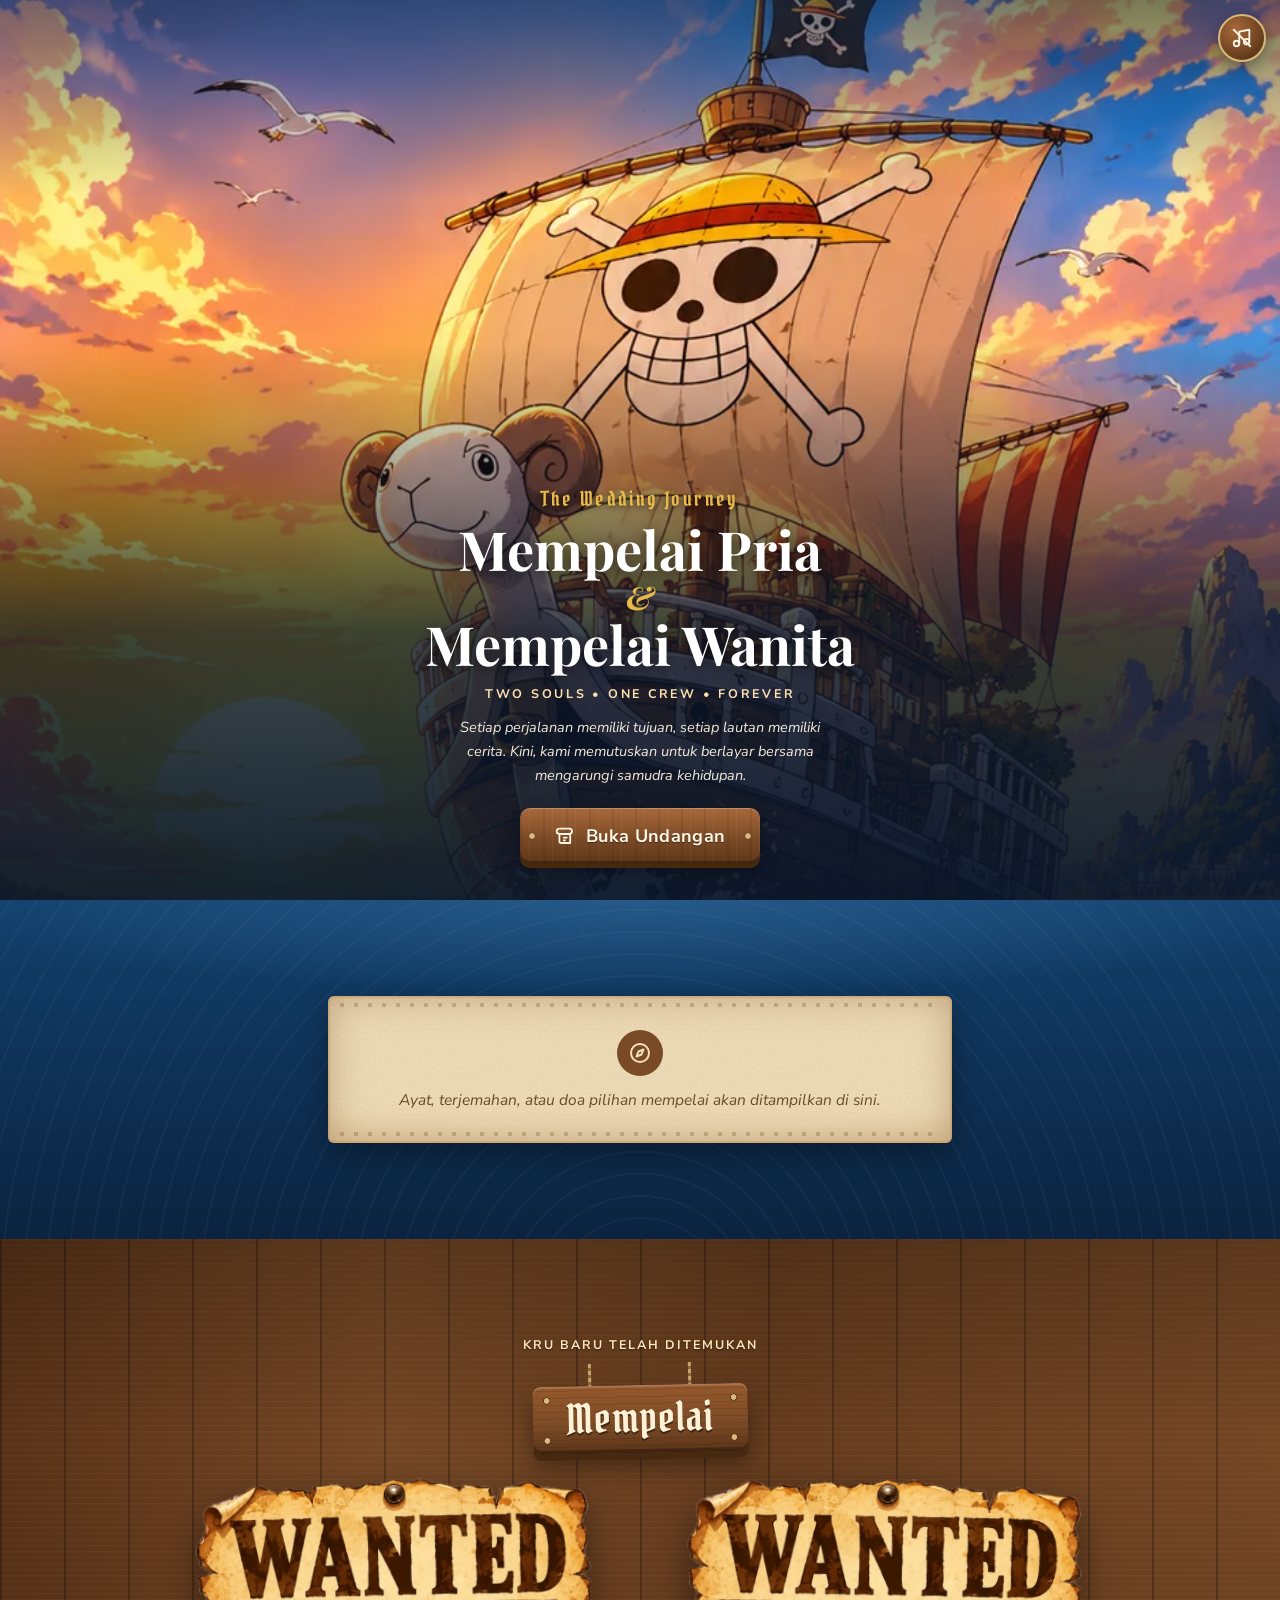
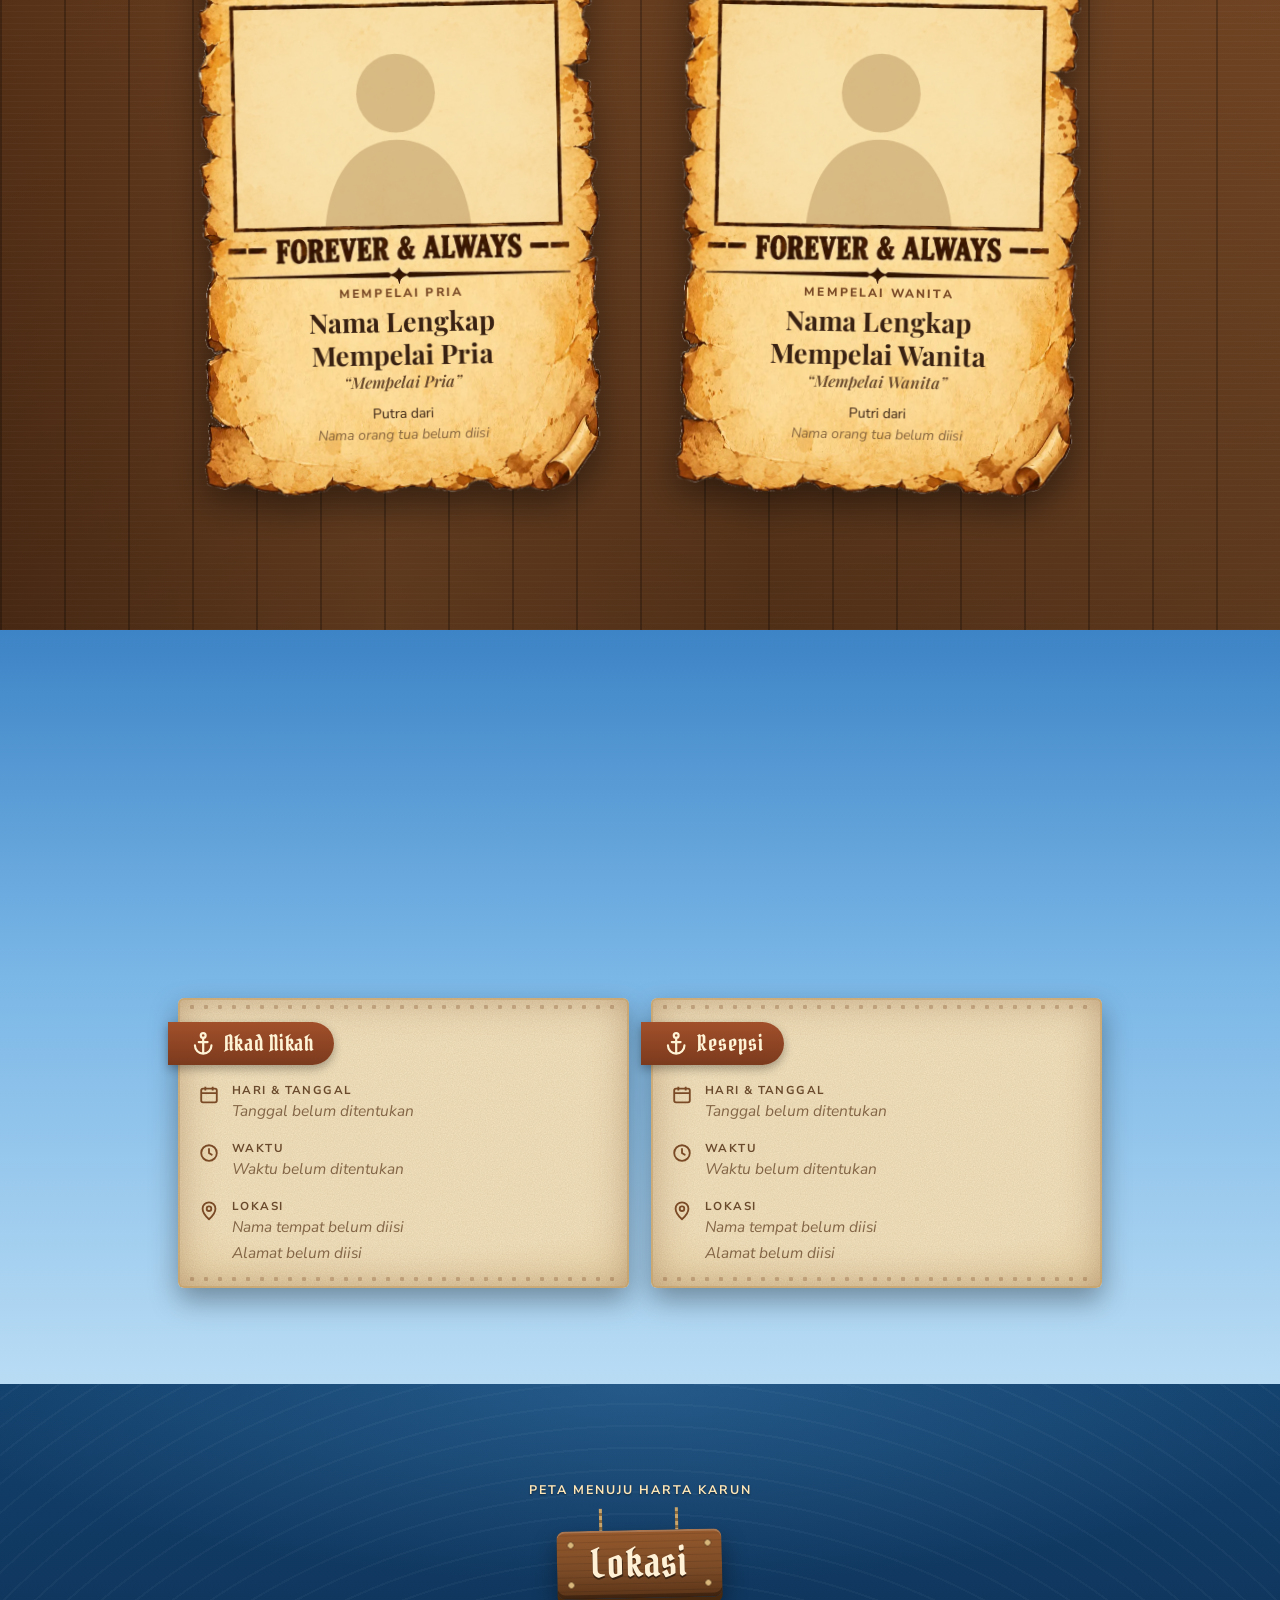
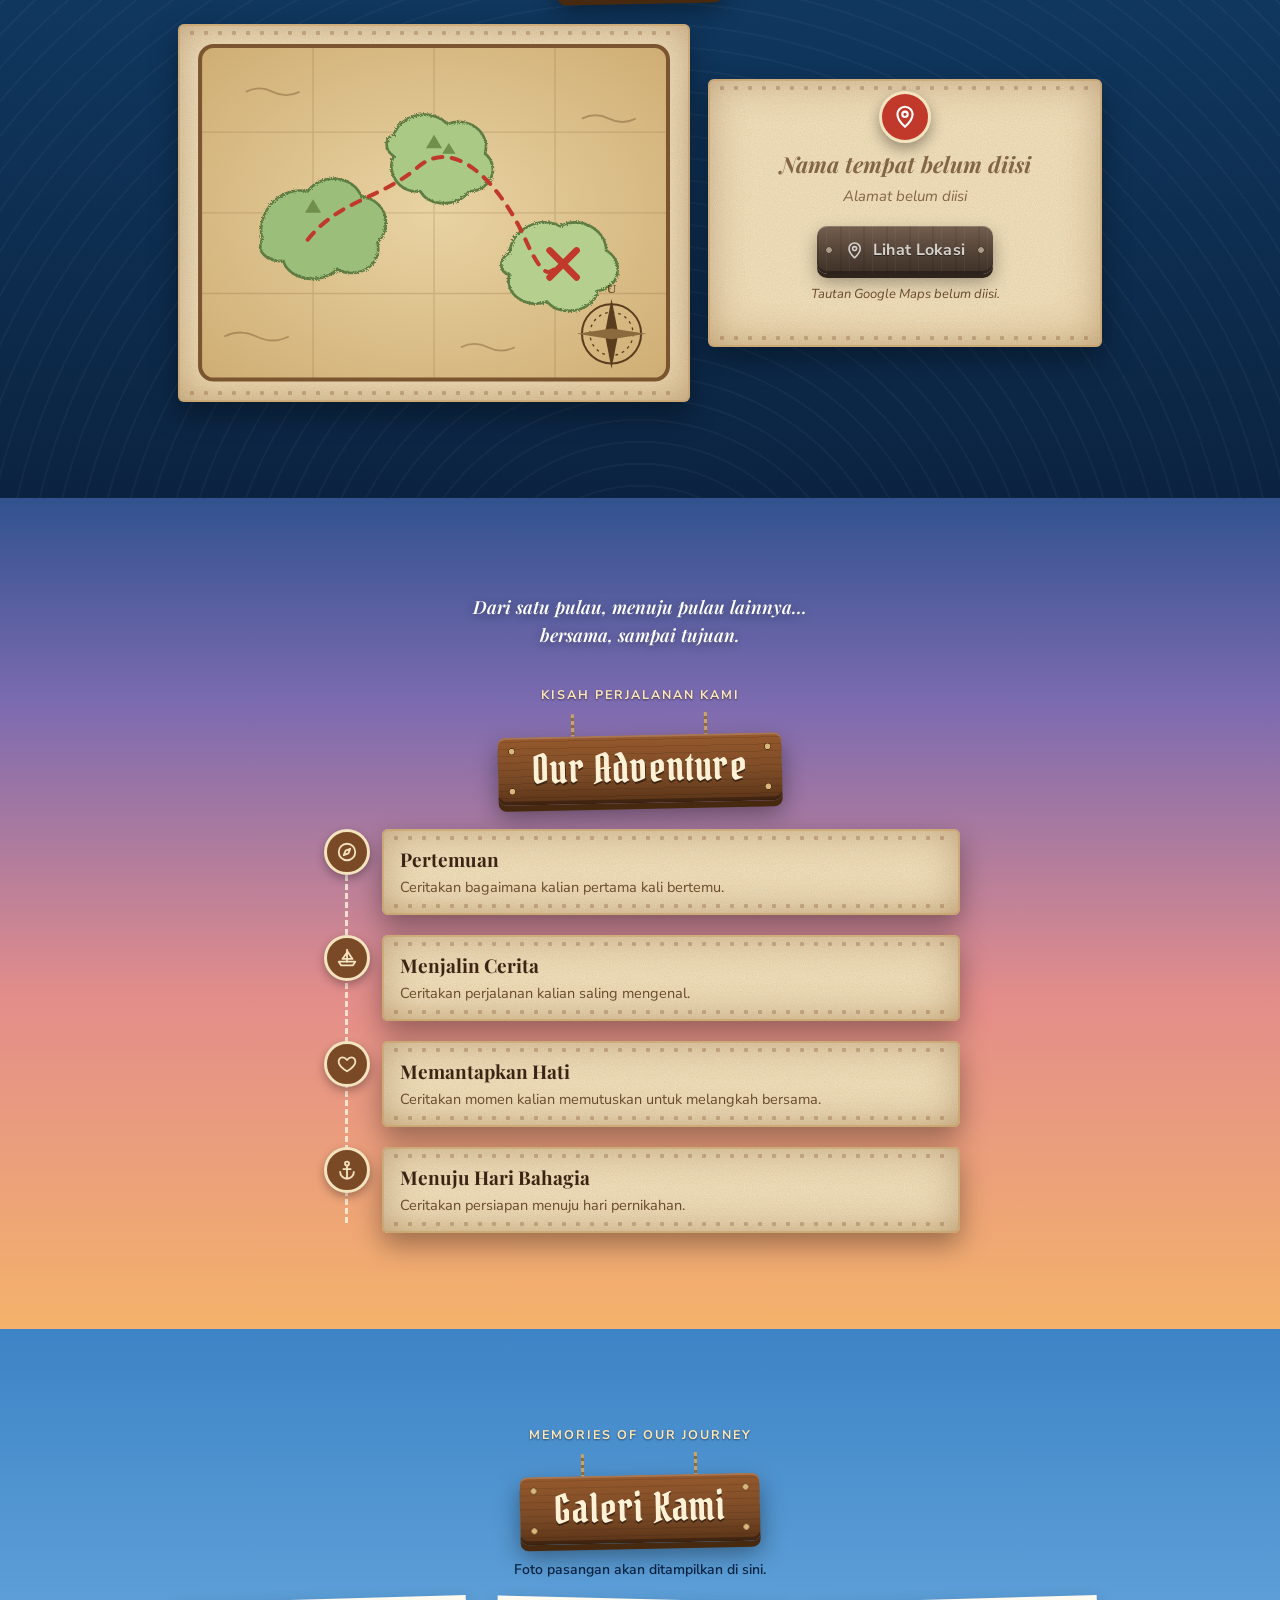
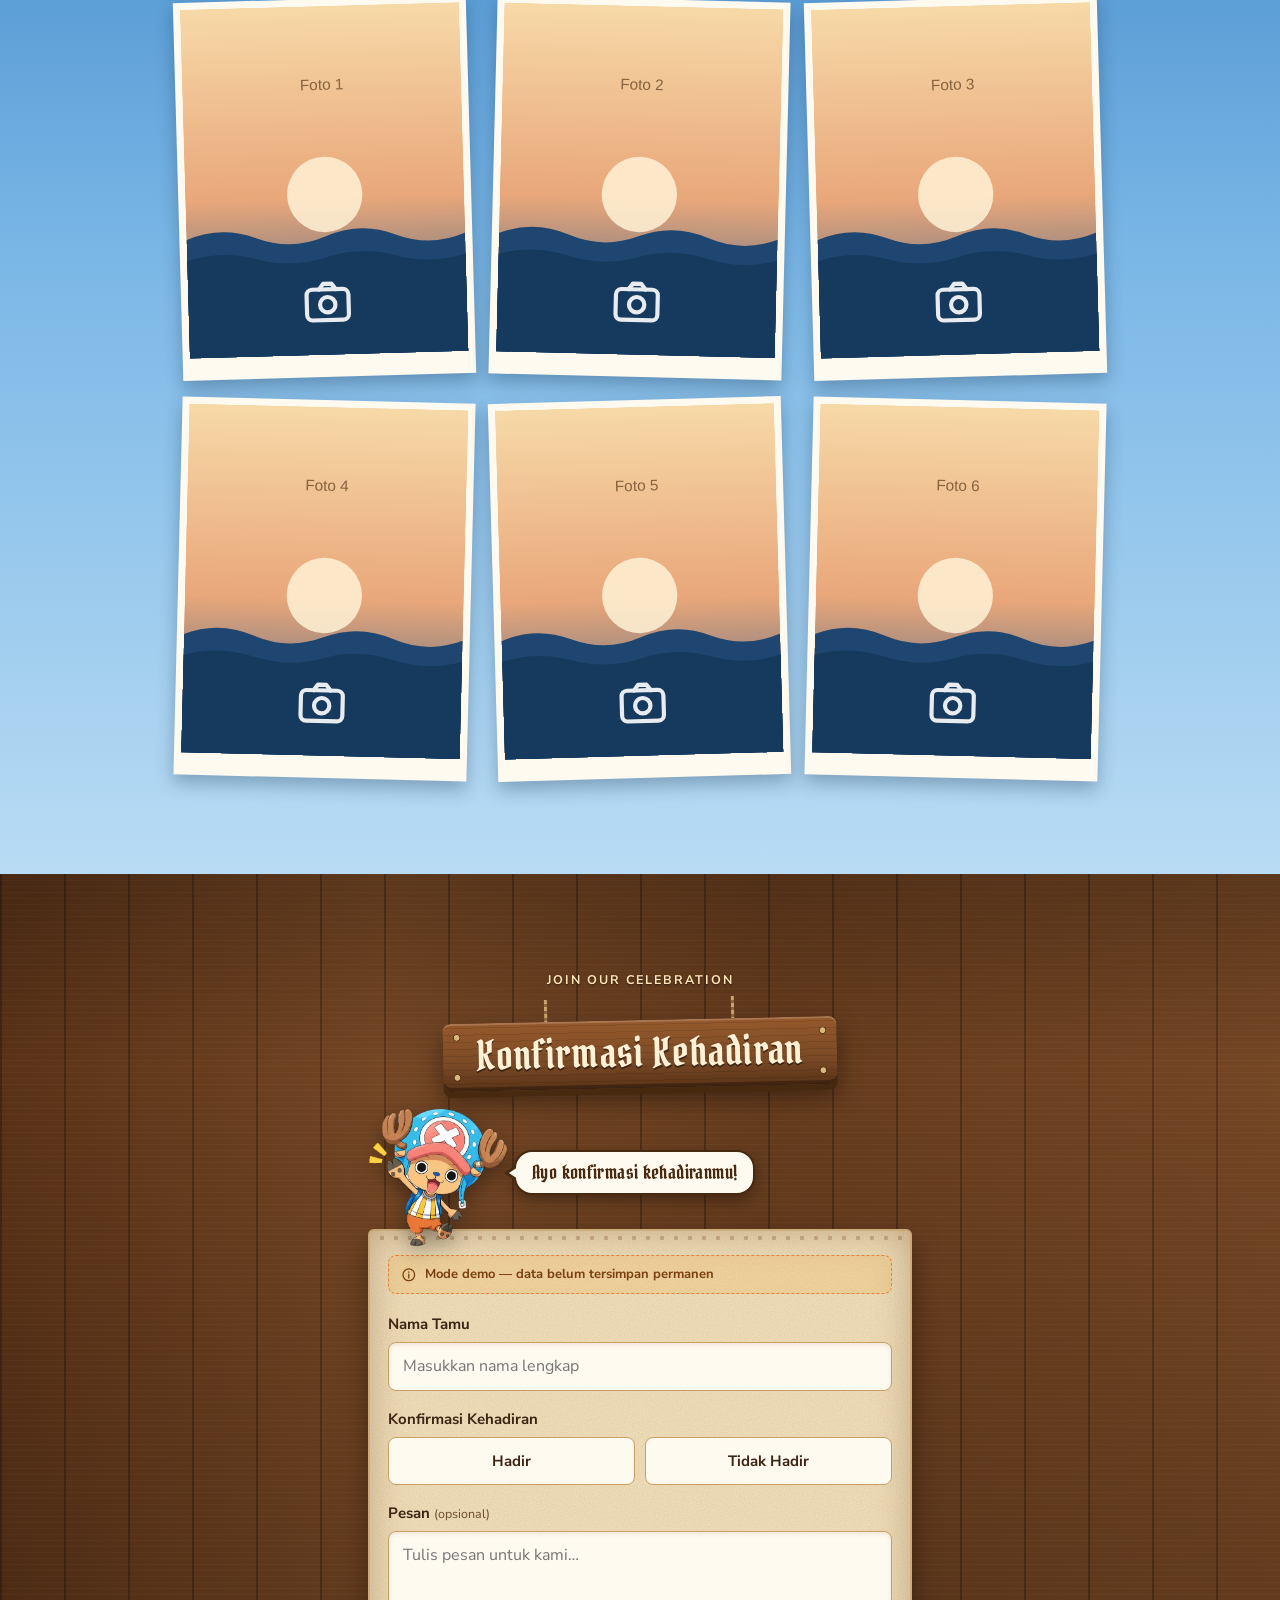
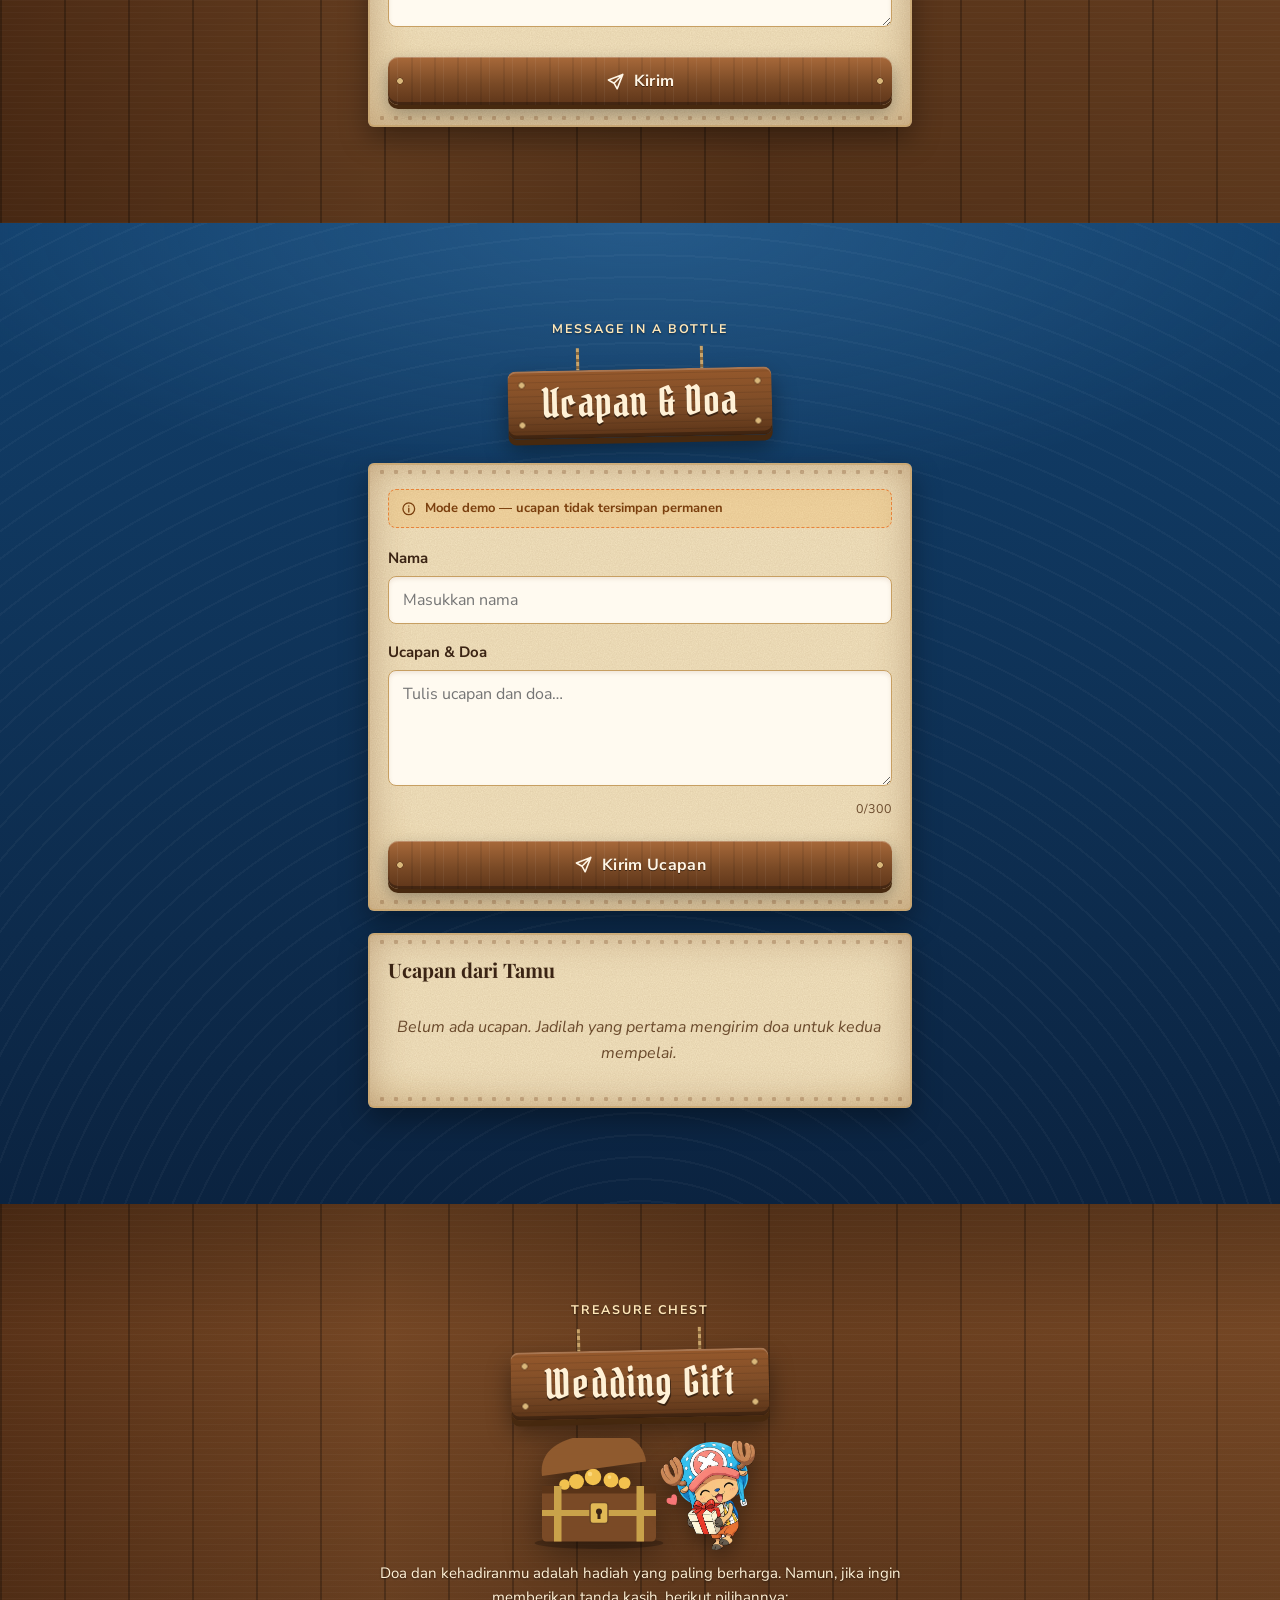
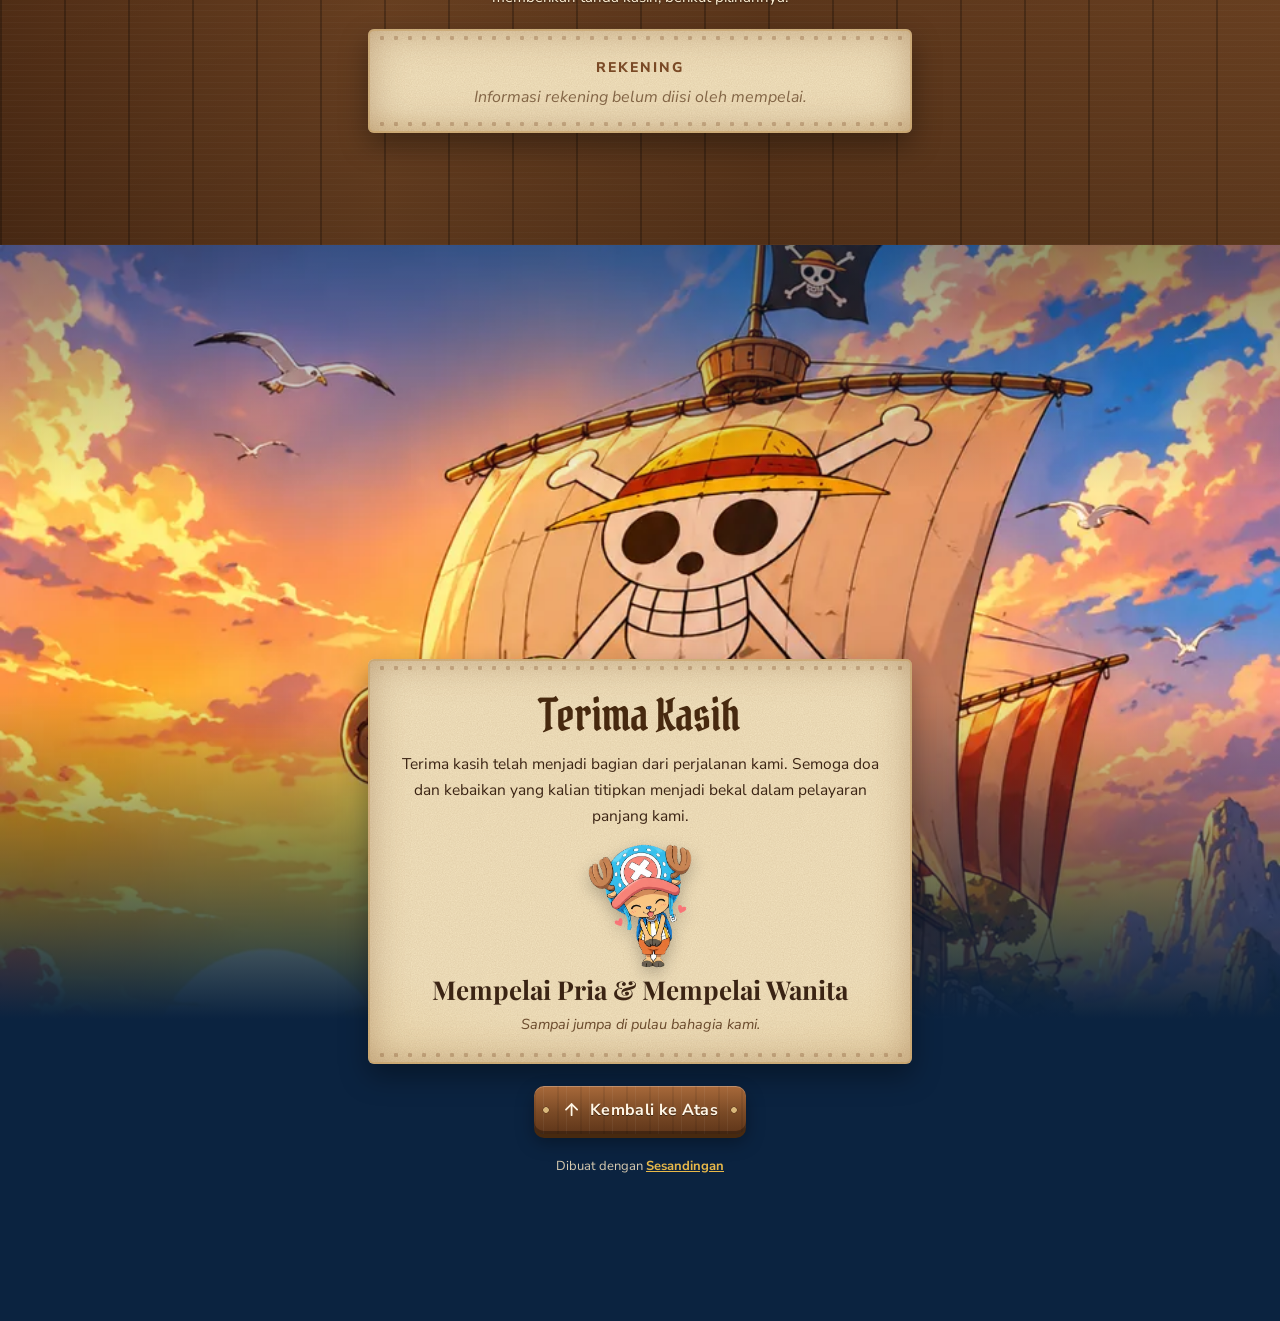
==== commit 11fc5c4b: "Pasang aset poster Wanted dan maskot Chopper di tema The Wedding Journey - Poster Wanted dari gambar" ====
--- a/tema/wedding-journey/index.html
+++ b/tema/wedding-journey/index.html
@@ -147,7 +147,7 @@
         <div class="parchment closing-card reveal">
           <h2 class="closing-title">Terima Kasih</h2>
           <p data-bind="texts.closing"></p>
-          <div class="closing-emblem" aria-hidden="true"><svg viewBox="0 0 120 90"><use href="#emblem"/></svg></div>
+          <div class="closing-emblem" id="closingMascot" aria-hidden="true"><svg viewBox="0 0 120 90"><use href="#emblem"/></svg></div>
           <p class="closing-names"><span data-bind="groom.nickname"></span> &amp; <span data-bind="bride.nickname"></span></p>
           <p class="closing-sign" data-bind="texts.closingSignature"></p>
         </div>
--- a/tema/wedding-journey/css/theme.css
+++ b/tema/wedding-journey/css/theme.css
@@ -266,28 +266,44 @@
 /* =========================================================
    D. WANTED POSTER
    ========================================================= */
-.posters { display: grid; gap: 28px; }
-.wanted {
-  position: relative; padding: 22px 20px 24px; text-align: center; color: var(--ink);
-  background: var(--noise), radial-gradient(120% 100% at 50% 30%, #f5e2b6 40%, #dcbb7c 100%);
-  box-shadow: inset 0 0 50px rgba(122, 74, 38, .5), 0 14px 30px rgba(0, 0, 0, .45);
-  clip-path: polygon(0 1%, 4% 0, 30% .8%, 60% 0, 96% .6%, 100% 2%, 99.4% 40%, 100% 70%, 99% 99%, 70% 100%, 40% 99.3%, 3% 100%, 0 98%, .7% 60%);
-}
-.wanted:nth-child(1) { transform: rotate(-1.4deg); }
-.wanted:nth-child(2) { transform: rotate(1.2deg); }
-.wanted::before { content: ''; position: absolute; top: 10px; left: 50%; width: 14px; height: 14px; margin-left: -7px; border-radius: 50%; background: radial-gradient(circle at 35% 35%, #e0e0e0, #6b6b6b); box-shadow: 0 2px 3px rgba(0, 0, 0, .4); }
-.wanted-head { font: 400 clamp(52px, 16vw, 68px)/.95 var(--font-pirate); letter-spacing: .04em; color: #3a2213; margin-top: 8px; }
-.wanted-sub { font-size: 12px; font-weight: 700; letter-spacing: .14em; text-transform: uppercase; color: var(--ink-soft); margin: 4px 0 14px; }
-.wanted-photo { margin: 0 auto; width: 78%; aspect-ratio: 4 / 5; padding: 6px; background: #5a3a1e; box-shadow: inset 0 0 0 2px #2c1a0c, 0 4px 10px rgba(0, 0, 0, .3); }
-.wanted-photo img { width: 100%; height: 100%; object-fit: cover; filter: sepia(.18) contrast(1.02); }
-.wanted-role { margin-top: 14px; font-size: 12.5px; font-weight: 700; letter-spacing: .16em; text-transform: uppercase; color: var(--wood); }
-.wanted-name { font: 700 clamp(22px, 6.4vw, 28px)/1.2 var(--font-name); margin-top: 4px; overflow-wrap: anywhere; }
-.wanted-nick { font: italic 600 17px/1.3 var(--font-name); color: var(--ink-soft); margin-top: 2px; }
-.wanted-bounty { display: inline-flex; flex-direction: column; margin: 12px auto 0; padding: 6px 18px; border-top: 2px solid var(--ink); border-bottom: 2px solid var(--ink); }
-.wanted-bounty span { font-size: 11px; font-weight: 700; letter-spacing: .2em; text-transform: uppercase; color: var(--ink-soft); }
-.wanted-bounty strong { font: 400 22px/1.15 var(--font-pirate); letter-spacing: .04em; }
-.wanted-parents { margin-top: 14px; font-size: 14.5px; line-height: 1.55; }
-.wanted-social { display: inline-flex; align-items: center; gap: 6px; min-height: 44px; margin-top: 10px; padding: 6px 14px; border-radius: 999px; background: rgba(122, 74, 38, .14); text-decoration: none; font-weight: 700; font-size: 14px; }
+.posters { position: relative; display: grid; gap: 30px; justify-items: center; padding-bottom: 40px; }
+.wanted { position: relative; width: 100%; max-width: 400px; filter: drop-shadow(0 14px 18px rgba(0, 0, 0, .45)); color: var(--ink); text-align: center; }
+.wanted:nth-child(1) { transform: rotate(-1.2deg); }
+.wanted:nth-child(2) { transform: rotate(1.1deg); }
+.wanted-top { position: relative; }
+.wanted-paper, .wanted-bottom { display: block; width: 100%; height: auto; }
+.wanted-bottom { margin-top: -1px; }
+/* Posisi bingkai foto pada gambar wanted-top (dalam persen) */
+.wanted-photo { position: absolute; left: 9.5%; top: 32.1%; width: 80.2%; height: 54.4%; margin: 0; overflow: hidden; }
+.wanted-photo img { width: 100%; height: 100%; object-fit: cover; object-position: 50% 28%; filter: sepia(.15) contrast(1.03); }
+.wanted-band { margin-top: -1px; padding: 6px 13% 10px; background: 0 0 / 100% 100% no-repeat; }
+.wanted-role { font-size: 12px; font-weight: 800; letter-spacing: .18em; text-transform: uppercase; color: var(--wood); }
+.wanted-name { font: 700 clamp(21px, 6vw, 27px)/1.2 var(--font-name); margin-top: 2px; color: #3a2213; overflow-wrap: anywhere; }
+.wanted-nick { font: italic 600 16px/1.3 var(--font-name); color: var(--ink-soft); margin-top: 2px; }
+.wanted-parents { margin-top: 10px; font-size: 14px; line-height: 1.5; }
+.wanted-social { display: inline-flex; align-items: center; gap: 6px; min-height: 44px; margin-top: 6px; padding: 6px 14px; border-radius: 999px; background: rgba(122, 74, 38, .14); text-decoration: none; font-weight: 700; font-size: 14px; }
+
+/* =========================================================
+   KOMPONEN: Maskot
+   ========================================================= */
+.mascot { pointer-events: none; }
+.mascot img { display: block; width: 100%; height: auto; filter: drop-shadow(0 8px 10px rgba(0, 0, 0, .35)); }
+.mascot--mempelai { position: absolute; left: -4px; bottom: -36px; width: 108px; z-index: 2; }
+.mascot--mempelai img { animation: bob 3.6s ease-in-out infinite; }
+.mascot--rsvp { display: flex; align-items: flex-end; gap: 6px; margin: -6px 0 -18px; position: relative; z-index: 2; }
+.mascot--rsvp img { width: 118px; flex: none; }
+.bubble {
+  position: relative; margin-bottom: 52px; padding: 10px 16px; border-radius: 18px; background: #fffaf0;
+  border: 2.5px solid var(--wood-dark); font: 400 19px/1.15 var(--font-pirate); letter-spacing: .02em; color: var(--wood-dark);
+  box-shadow: 0 6px 14px rgba(0, 0, 0, .3);
+}
+.bubble::before { content: ''; position: absolute; left: -12px; bottom: 12px; border: 8px solid transparent; border-right: 12px solid var(--wood-dark); border-left: 0; }
+.bubble::after { content: ''; position: absolute; left: -7px; bottom: 14px; border: 6px solid transparent; border-right: 9px solid #fffaf0; border-left: 0; }
+.gift-hero { display: flex; justify-content: center; align-items: flex-end; gap: 0; margin: -6px auto 10px; }
+.gift-hero .chest { width: 150px; margin: 0; }
+.mascot--gift { width: 96px; margin-left: -14px; }
+.closing-mascot { width: 104px; margin: 14px auto 6px; }
+.closing-mascot img { width: 100%; height: auto; display: block; filter: drop-shadow(0 6px 8px rgba(0, 0, 0, .25)); }
 
 /* =========================================================
    E. LOG POSE & EVENT CARD
@@ -412,6 +428,7 @@
    K. GIFT
    ========================================================= */
 .chest { width: 170px; margin: -6px auto 8px; filter: drop-shadow(0 10px 18px rgba(0, 0, 0, .4)); }
+.chest svg { display: block; width: 100%; }
 .gift-intro { text-align: center; color: #fff1d6; font-size: 15px; margin-bottom: 20px; text-shadow: 0 1px 2px rgba(0, 0, 0, .5); }
 .gift-list { display: grid; gap: 16px; margin-bottom: 16px; }
 .gift-card { text-align: center; padding: 26px 20px 22px; margin-bottom: 16px; }
@@ -477,7 +494,9 @@
   .wrap { max-width: 980px; padding: 0 28px; }
   .wrap--narrow { max-width: 600px; }
   #ayat .wrap { max-width: 680px; }
-  .posters { grid-template-columns: 1fr 1fr; gap: 36px; }
+  .posters { grid-template-columns: 1fr 1fr; gap: 40px; align-items: start; }
+  .mascot--mempelai { left: -30px; width: 130px; }
+  .mascot--rsvp img { width: 140px; }
   .events { grid-template-columns: 1fr 1fr; }
   .tmap { grid-template-columns: 1.3fr 1fr; align-items: center; }
   .tmap-info { padding-top: 34px; }
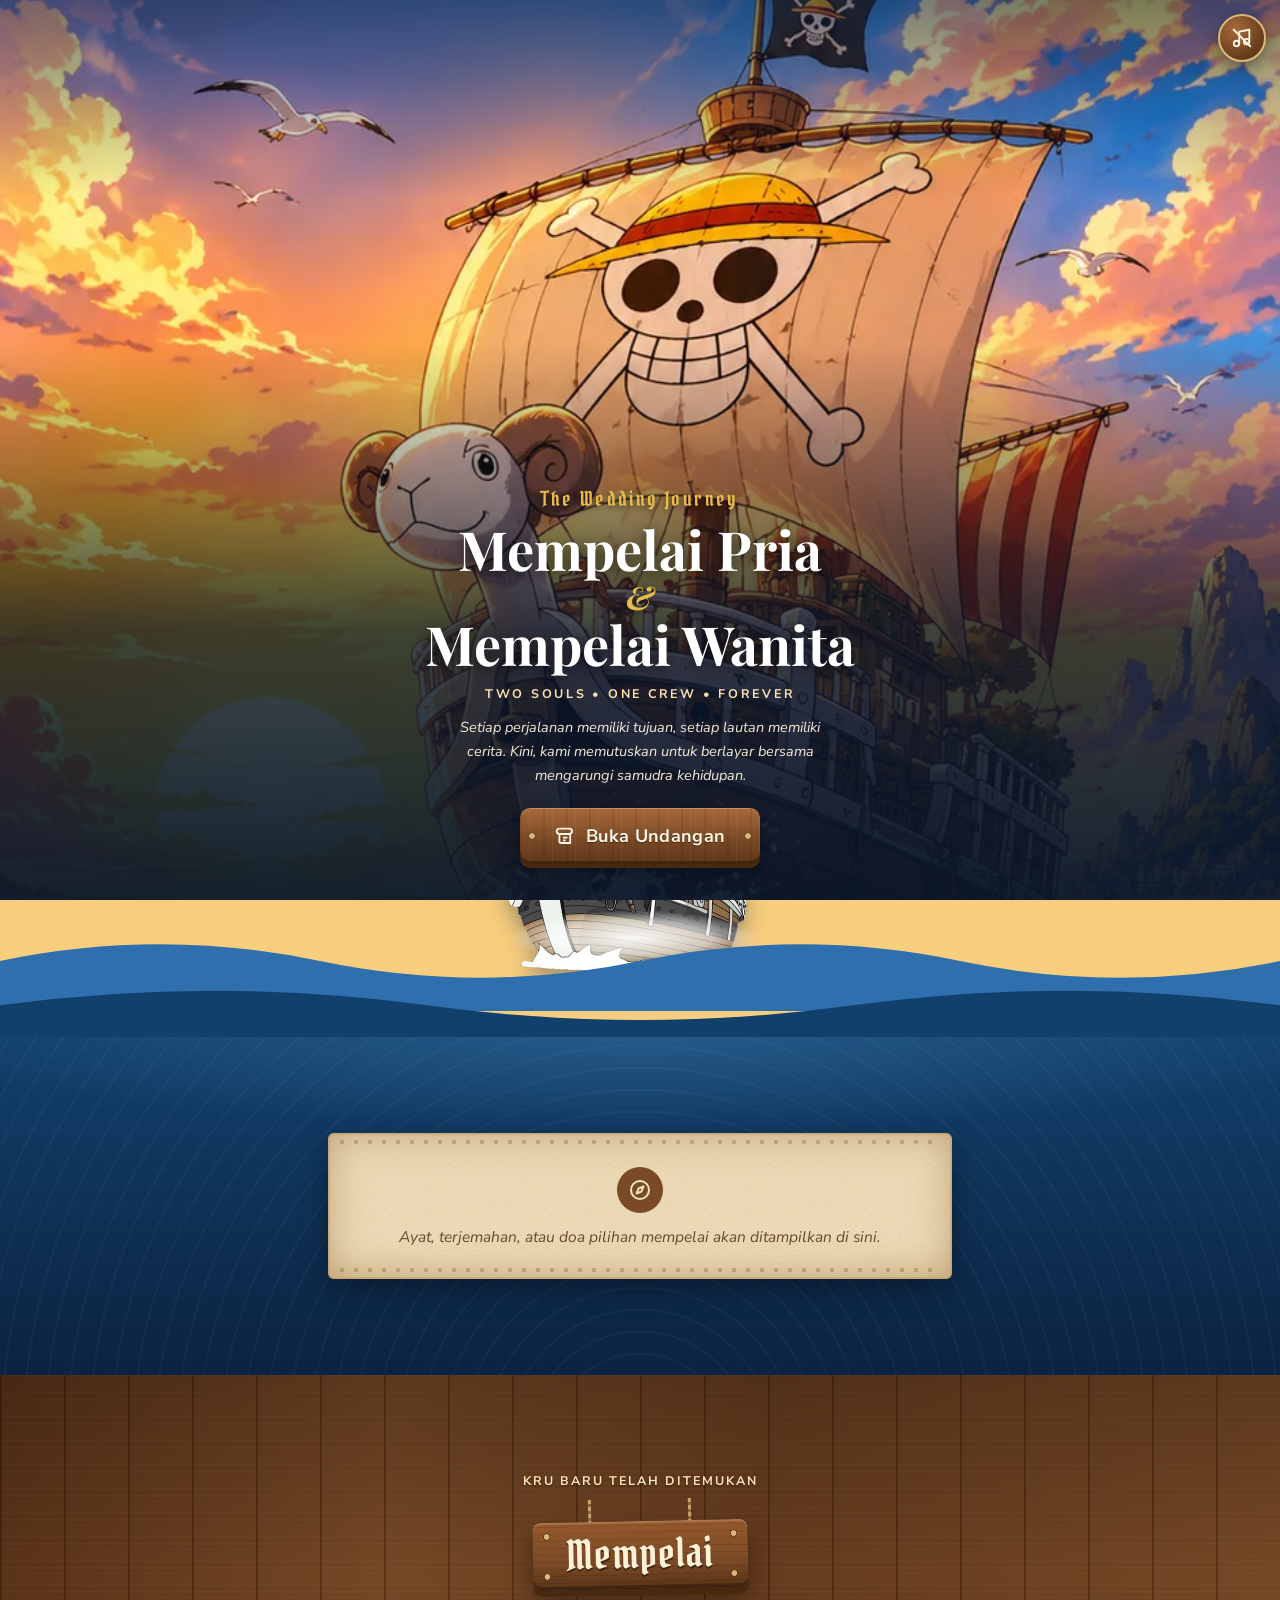
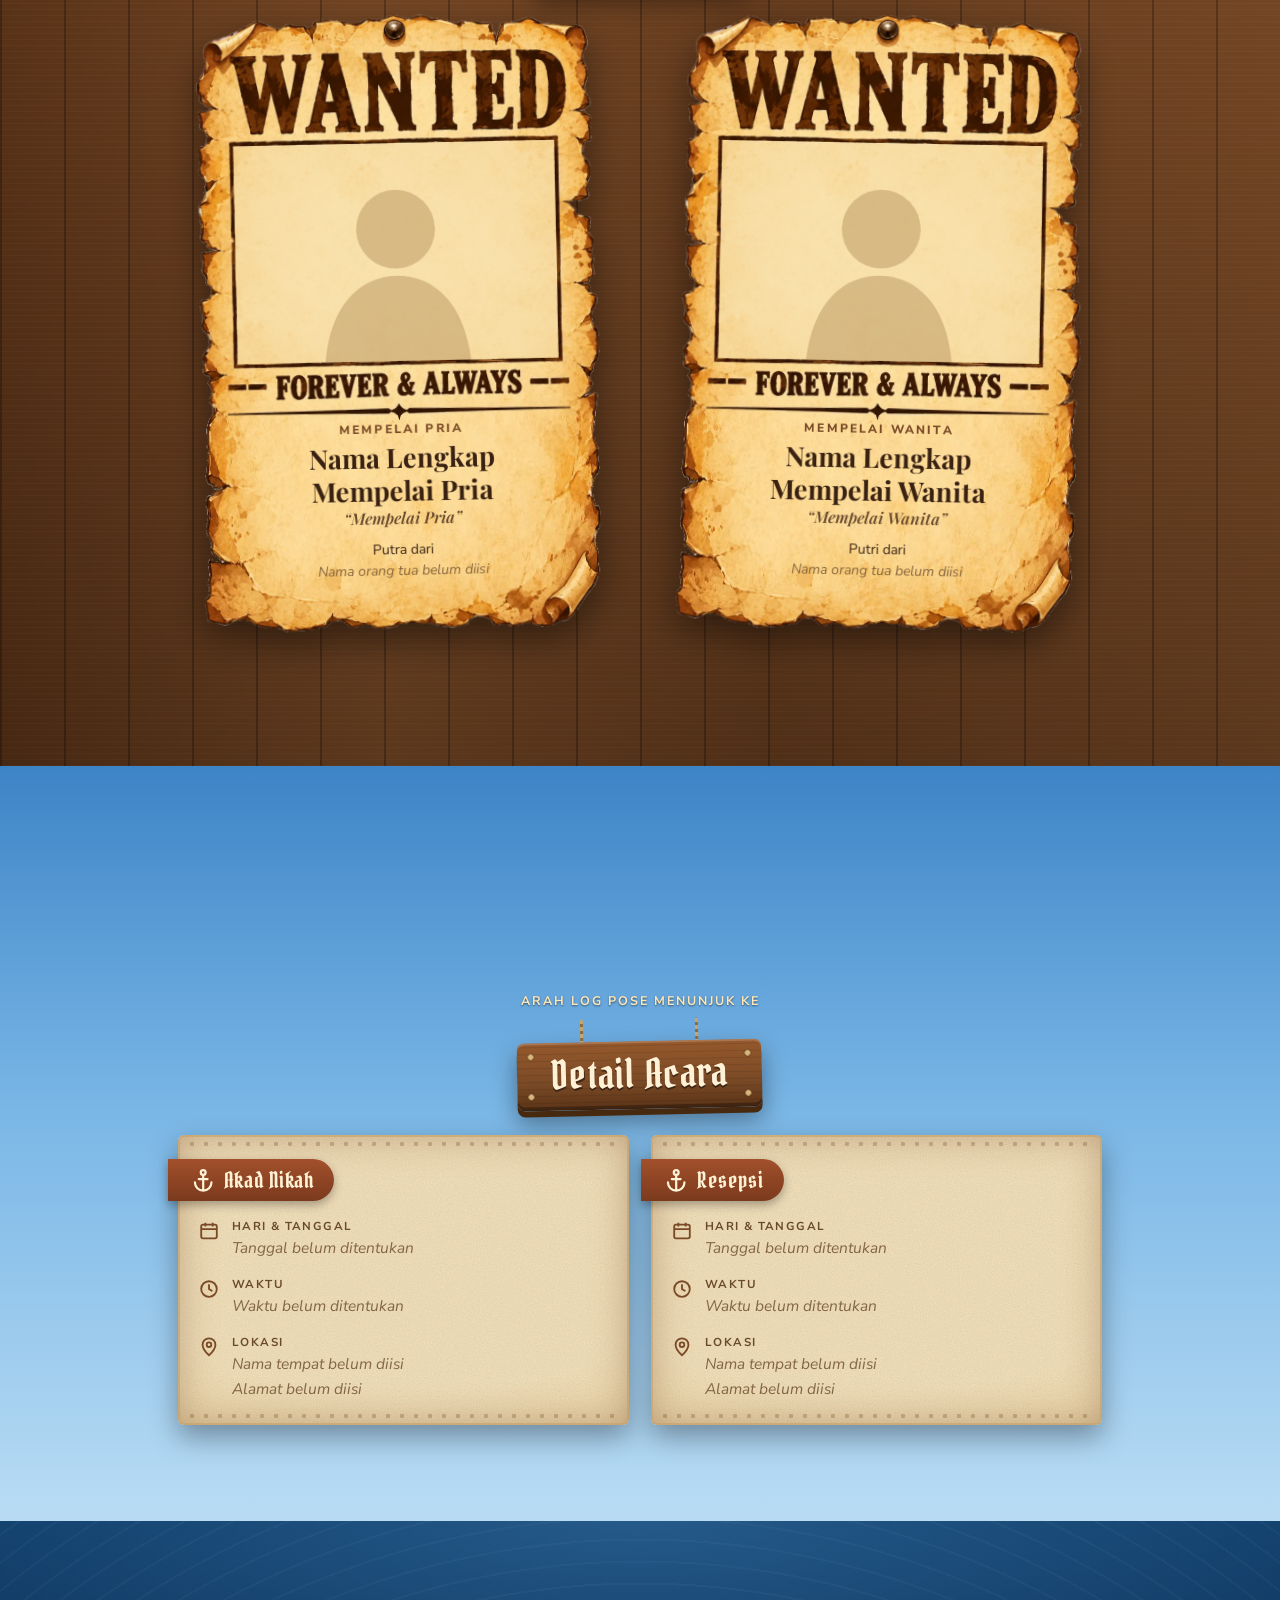
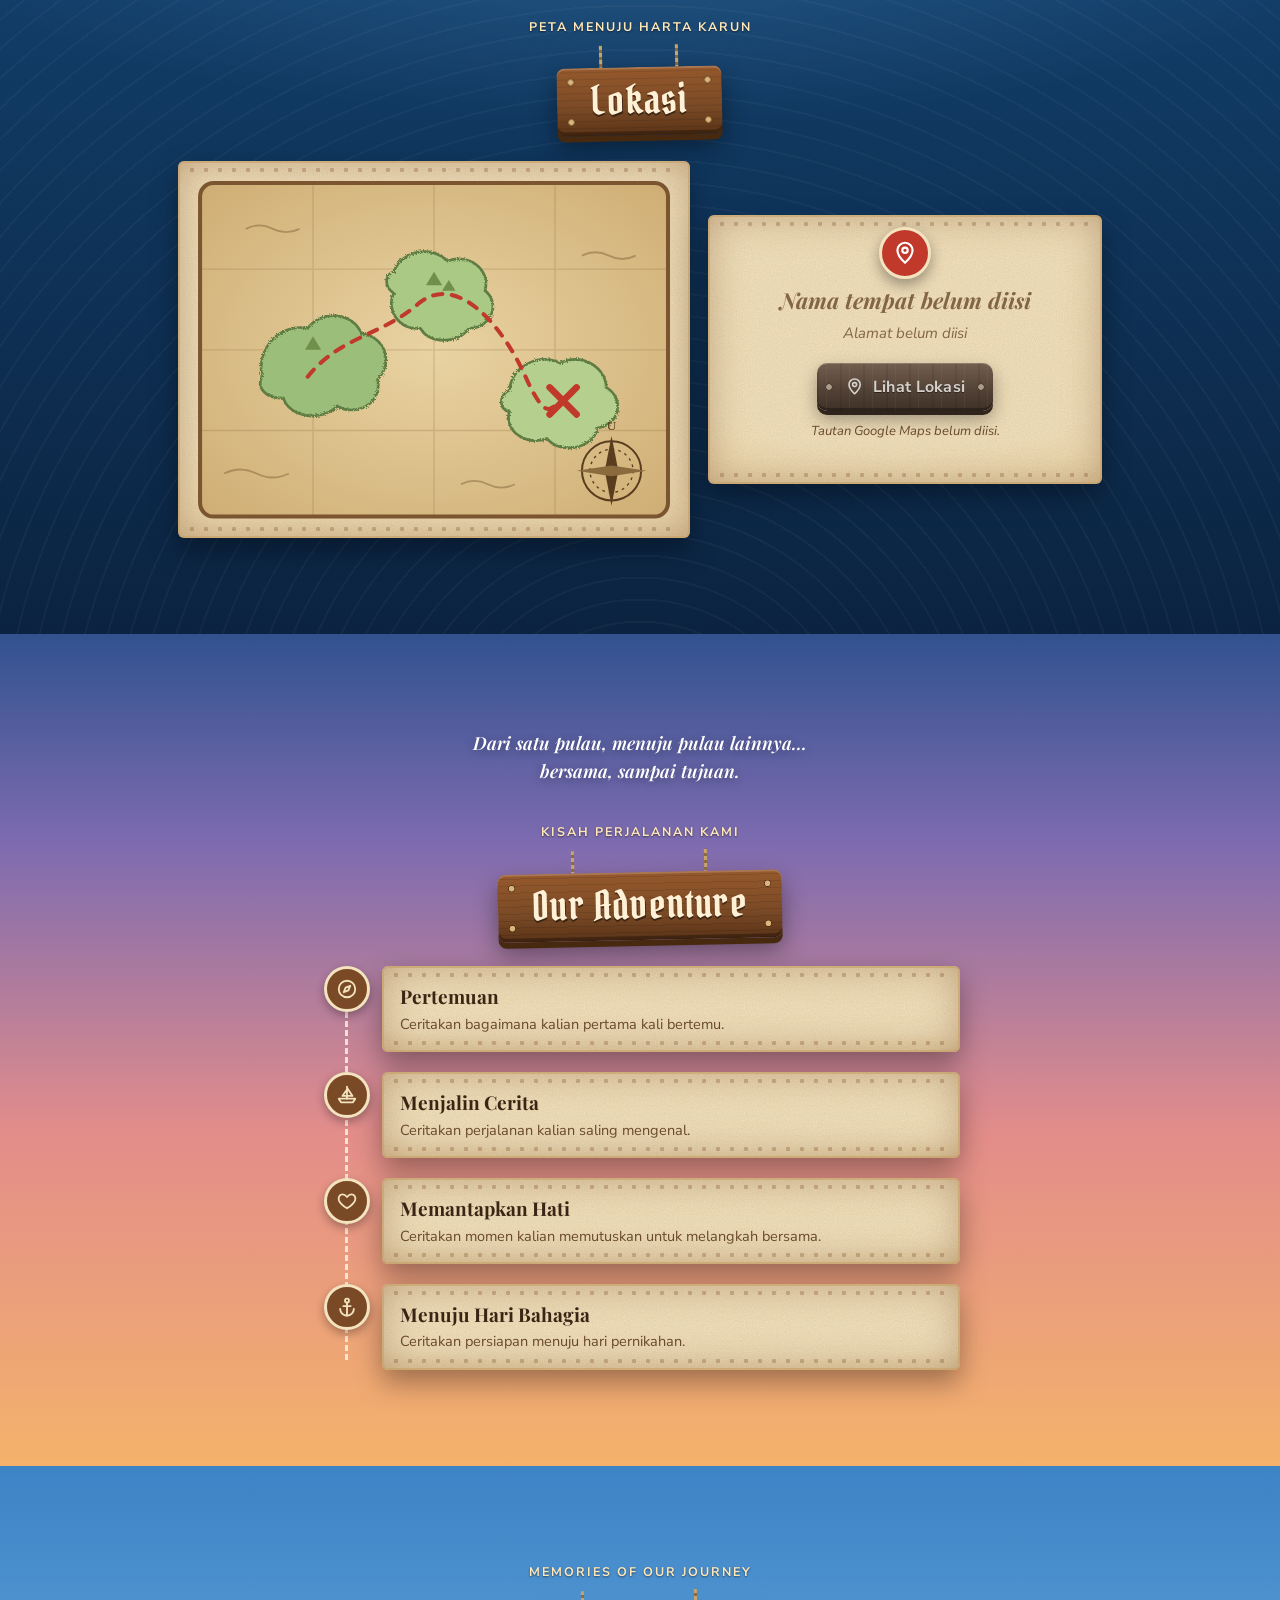
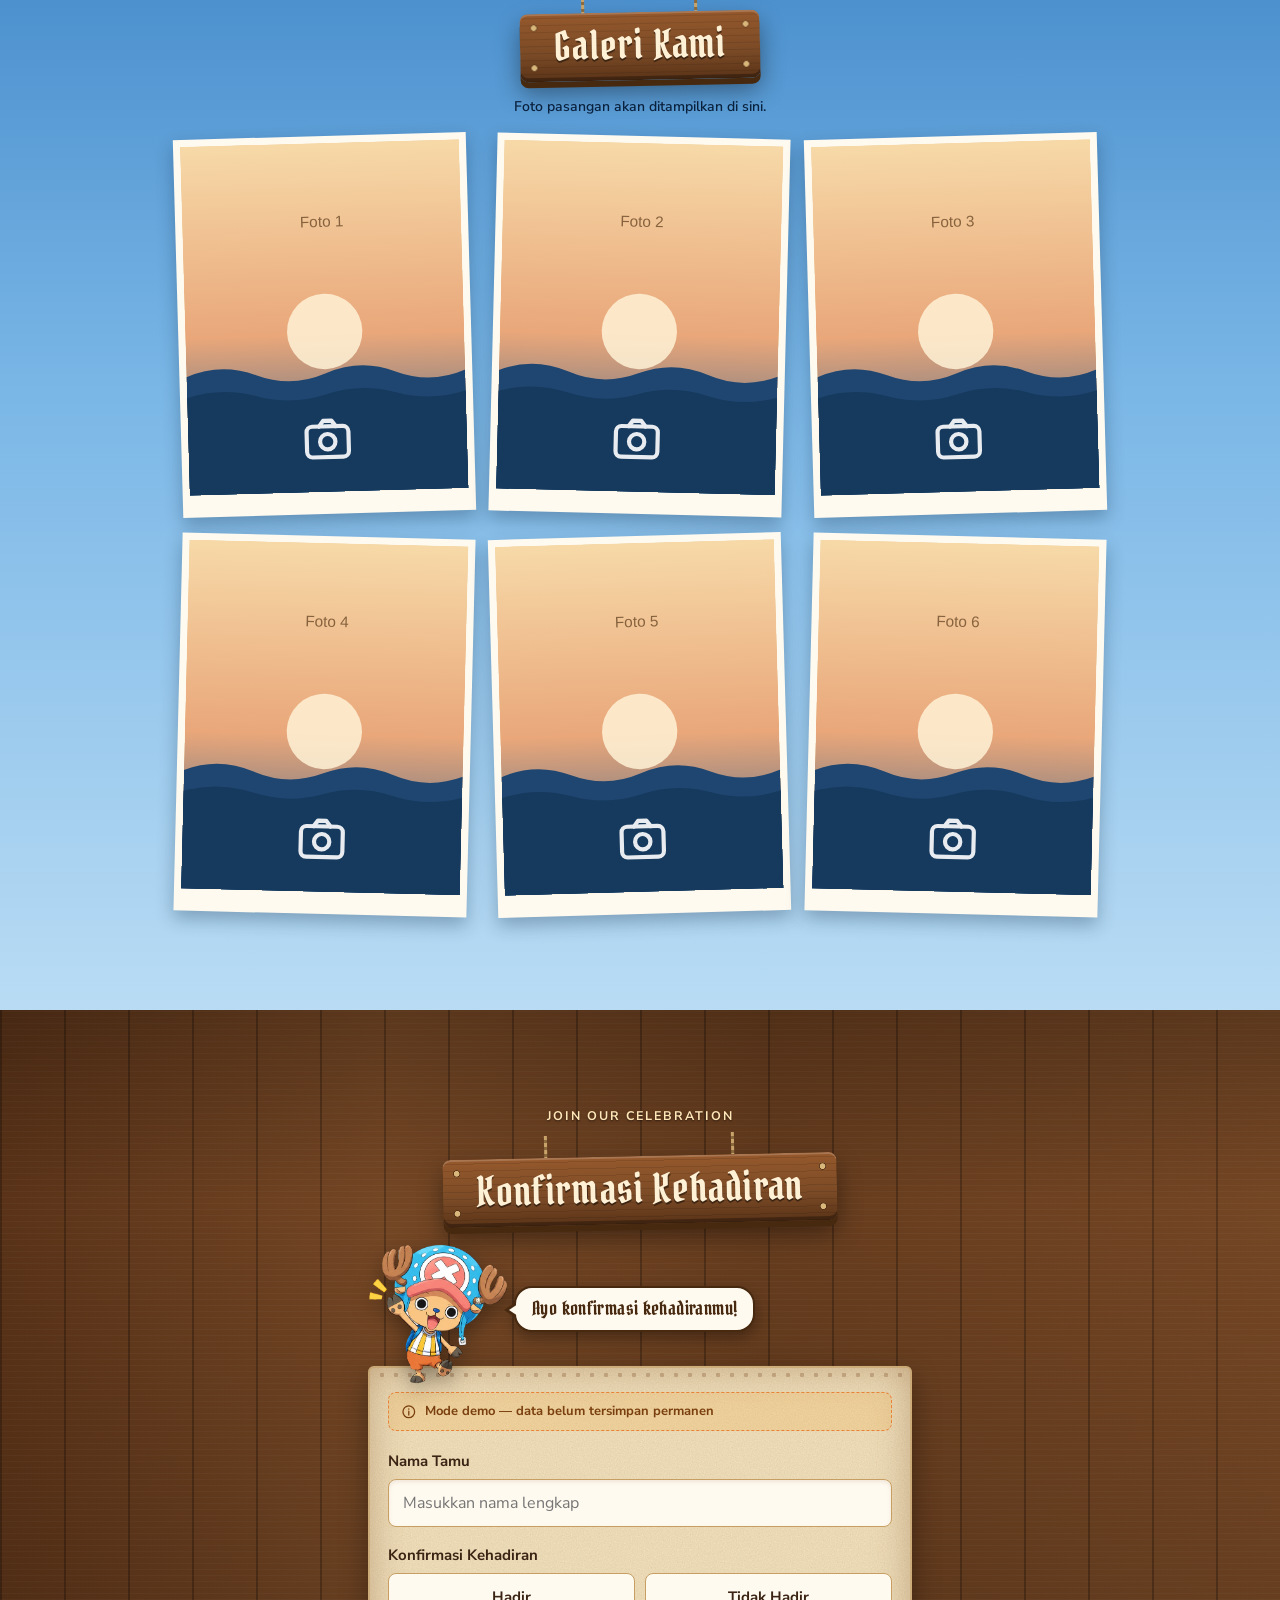
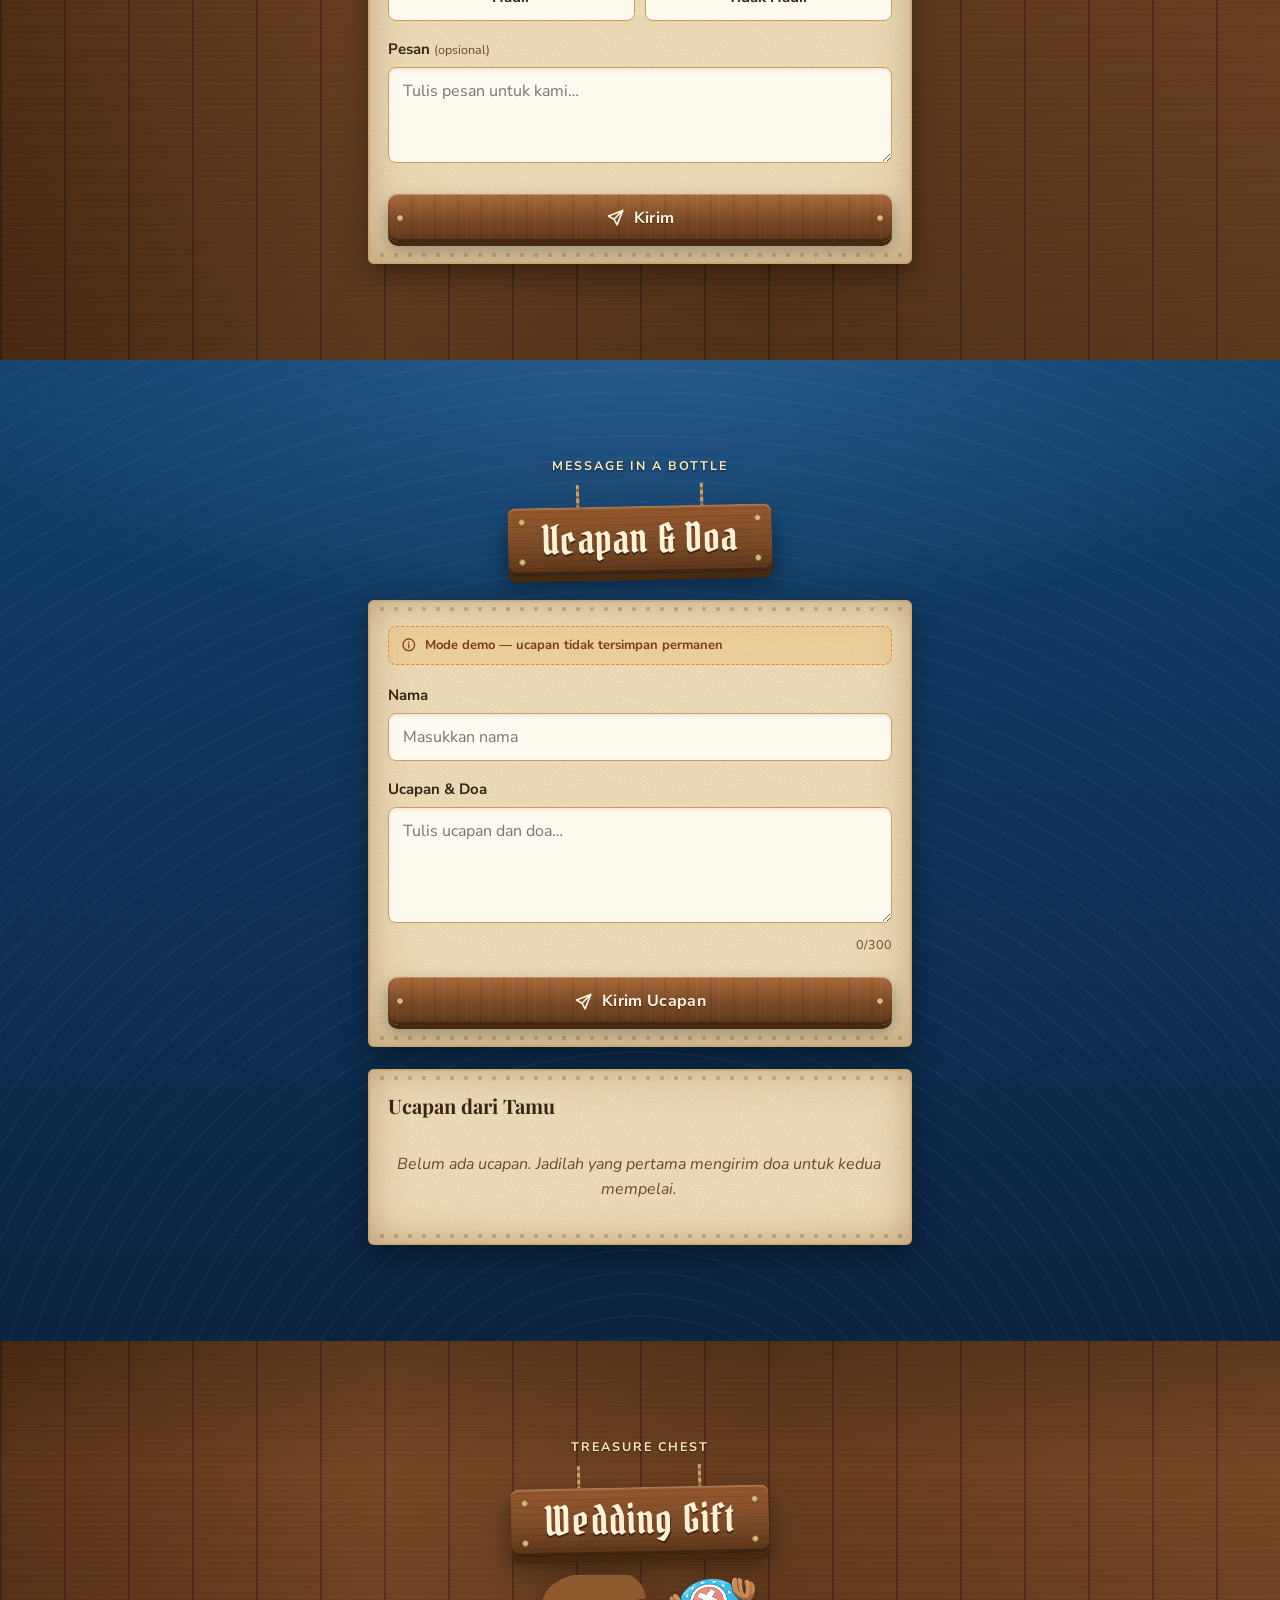
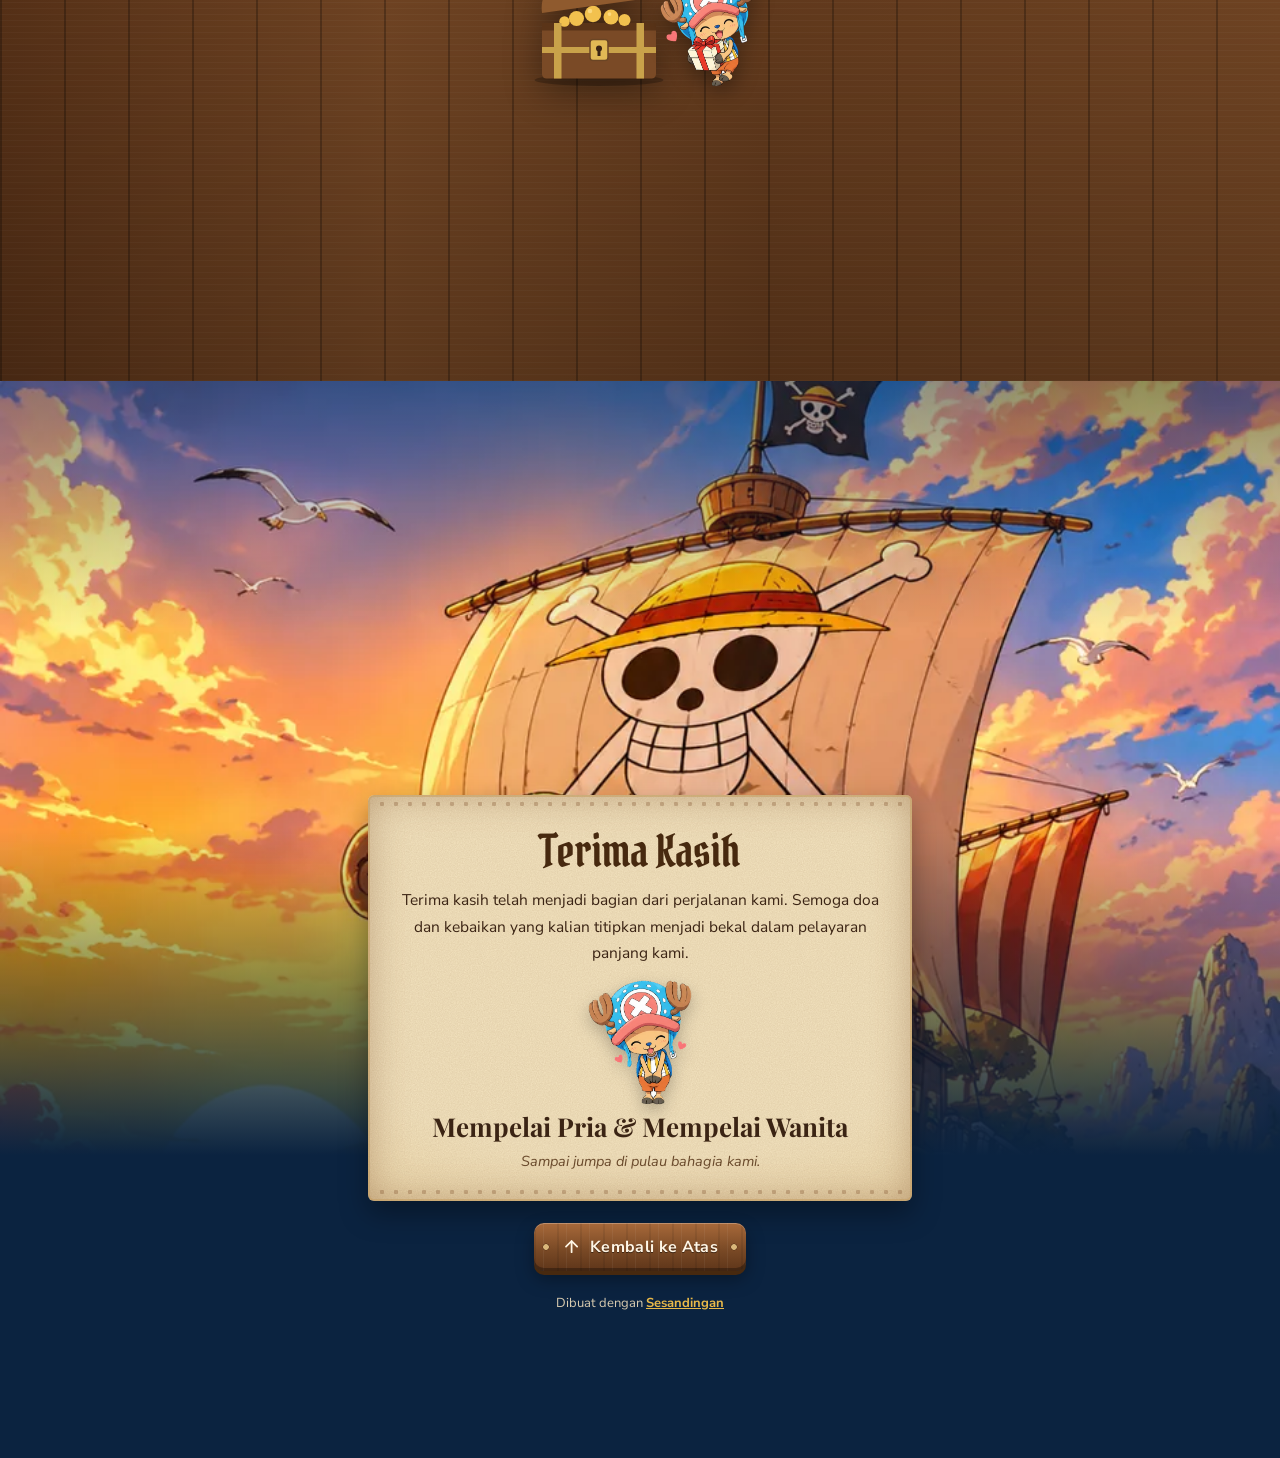
==== commit 3a0529a3: "Ganti kapal hero dengan Going Merry beranimasi dan bendera Jolly Roger - Kapal hero: gambar Going Me" ====
--- a/tema/wedding-journey/index.html
+++ b/tema/wedding-journey/index.html
@@ -63,7 +63,8 @@
       </div>
       <div class="hero-content">
         <div class="flag reveal" aria-hidden="true">
-          <svg viewBox="0 0 120 90"><use href="#emblem"/></svg>
+          <span class="flag-pole"></span>
+          <span class="flag-cloth"><img class="js-flag" src="assets/jolly-roger.webp" alt="" width="480" height="459"></span>
         </div>
         <p class="hero-kicker reveal">We Are Getting Married</p>
         <h2 class="hero-names reveal">
@@ -76,7 +77,10 @@
         <p class="hero-invite reveal" data-bind="texts.invitation"></p>
       </div>
       <div class="hero-sea" aria-hidden="true">
-        <svg class="ship" viewBox="0 0 120 100"><use href="#ship"/></svg>
+        <div class="ship">
+          <img class="js-ship" src="assets/going-merry.webp" alt="" width="562" height="647">
+          <span class="foam"></span>
+        </div>
         <svg class="wave w1" viewBox="0 0 1440 120" preserveAspectRatio="none"><path d="M0 60 Q90 20 180 60 T360 60 T540 60 T720 60 T900 60 T1080 60 T1260 60 T1440 60 V120 H0Z"/></svg>
         <svg class="wave w2" viewBox="0 0 1440 120" preserveAspectRatio="none"><path d="M0 70 Q120 35 240 70 T480 70 T720 70 T960 70 T1200 70 T1440 70 V120 H0Z"/></svg>
       </div>
@@ -147,7 +151,7 @@
         <div class="parchment closing-card reveal">
           <h2 class="closing-title">Terima Kasih</h2>
           <p data-bind="texts.closing"></p>
-          <div class="closing-emblem" id="closingMascot" aria-hidden="true"><svg viewBox="0 0 120 90"><use href="#emblem"/></svg></div>
+          <div class="closing-emblem" id="closingMascot" aria-hidden="true"><img class="js-flag" src="assets/jolly-roger.webp" alt="" width="480" height="459" loading="lazy"></div>
           <p class="closing-names"><span data-bind="groom.nickname"></span> &amp; <span data-bind="bride.nickname"></span></p>
           <p class="closing-sign" data-bind="texts.closingSignature"></p>
         </div>
@@ -211,28 +215,7 @@
       <symbol id="i-instagram" viewBox="0 0 24 24"><g fill="none" stroke="currentColor" stroke-width="2"><rect x="3" y="3" width="18" height="18" rx="5"/><circle cx="12" cy="12" r="4"/><circle cx="17.5" cy="6.5" r="1" fill="currentColor"/></g></symbol>
       <symbol id="i-truck" viewBox="0 0 24 24"><g fill="none" stroke="currentColor" stroke-width="2" stroke-linejoin="round"><path d="M2 6h12v10H2zM14 10h4l3 3v3h-7z"/><circle cx="6" cy="18" r="2"/><circle cx="17" cy="18" r="2"/></g></symbol>
 
-      <!-- Emblem kru orisinal: hati + jangkar bersilang -->
-      <symbol id="emblem" viewBox="0 0 120 90">
-        <rect x="4" y="6" width="112" height="78" rx="4" fill="#15161c"/>
-        <path d="M4 84q14-6 28 0t28 0 28 0 28 0V84" fill="#15161c"/>
-        <g stroke="#f4ead6" stroke-width="4" stroke-linecap="round" fill="none">
-          <path d="M30 70L90 22M90 70L30 22"/>
-        </g>
-        <g fill="#f4ead6"><circle cx="30" cy="22" r="5"/><circle cx="90" cy="22" r="5"/><circle cx="30" cy="70" r="5"/><circle cx="90" cy="70" r="5"/></g>
-        <path d="M60 66s-17-10-17-22c0-6 4-10 9-10 4 0 6 2 8 5 2-3 4-5 8-5 5 0 9 4 9 10 0 12-17 22-17 22z" fill="#e8574d" stroke="#f4ead6" stroke-width="3"/>
-      </symbol>
-
-      <!-- Kapal siluet orisinal -->
-      <symbol id="ship" viewBox="0 0 120 100">
-        <path d="M58 6v62" stroke="#3b2414" stroke-width="3"/>
-        <path d="M58 10q30 10 34 44H58z" fill="#fff6e4" stroke="#c9b48c" stroke-width="1.5"/>
-        <path d="M56 18q-22 10-26 36h26z" fill="#fbecd0" stroke="#c9b48c" stroke-width="1.5"/>
-        <path d="M58 4l16 5-16 5z" fill="#e8574d"/>
-        <path d="M66 26q6 4 0 10-6-6 0-10z" fill="#e8574d" opacity=".8"/>
-        <path d="M10 64h100l-12 22H24z" fill="#7a4a26"/>
-        <path d="M10 64h100l-3 6H13z" fill="#a8693a"/>
-        <g fill="#3b2414"><circle cx="38" cy="75" r="2.2"/><circle cx="58" cy="75" r="2.2"/><circle cx="78" cy="75" r="2.2"/></g>
-      </symbol>
+
 
       <!-- Log Pose / kompas orisinal -->
       <symbol id="logpose" viewBox="0 0 160 160">
--- a/tema/wedding-journey/css/theme.css
+++ b/tema/wedding-journey/css/theme.css
@@ -195,7 +195,7 @@
 .hero {
   position: relative; min-height: 100vh; min-height: 100svh; overflow: hidden; outline: none;
   display: flex; flex-direction: column; justify-content: center;
-  padding: 80px 0 170px; text-align: center; color: #fff;
+  padding: 80px 0 310px; text-align: center; color: #fff;
   background: linear-gradient(180deg, #2c5fa0 0%, #6d73b3 30%, #e48f8f 58%, #f6b265 74%, #f7cd7e 82%);
 }
 .hero-sky { position: absolute; inset: 0; pointer-events: none; }
@@ -210,8 +210,19 @@
 @keyframes bob { 0%, 100% { transform: translateY(0); } 50% { transform: translateY(-8px); } }
 
 .hero-content { position: relative; z-index: 2; padding: 0 22px; display: flex; flex-direction: column; align-items: center; gap: 12px; }
-.flag { width: 92px; animation: flagWave 3.2s ease-in-out infinite; transform-origin: 0 50%; filter: drop-shadow(0 6px 10px rgba(0, 0, 0, .35)); }
-@keyframes flagWave { 0%, 100% { transform: skewY(0); } 50% { transform: skewY(-4deg) scaleX(.97); } }
+.flag { position: relative; display: flex; align-items: flex-start; padding-left: 6px; filter: drop-shadow(0 8px 12px rgba(0, 0, 0, .35)); }
+.flag-pole { position: absolute; left: 0; top: -6px; width: 6px; height: 128px; border-radius: 3px; background: linear-gradient(90deg, #8a5a30, #c58f55 50%, #6b4120); }
+.flag-pole::before { content: ''; position: absolute; top: -8px; left: -3px; width: 12px; height: 12px; border-radius: 50%; background: radial-gradient(circle at 35% 35%, #ffe08a, #b8860b); }
+.flag-cloth {
+  position: relative; display: grid; place-items: center; width: 128px; height: 90px; overflow: hidden;
+  background: #141418; border-radius: 2px 10px 6px 2px;
+  transform-origin: 0 50%; animation: flagWave 2.6s ease-in-out infinite;
+  clip-path: polygon(0 0, 100% 3%, 97% 30%, 100% 55%, 97% 80%, 100% 100%, 0 100%);
+}
+.flag-cloth::after { content: ''; position: absolute; inset: 0; background: linear-gradient(90deg, rgba(255,255,255,0) 0%, rgba(255,255,255,.12) 30%, rgba(0,0,0,.25) 55%, rgba(255,255,255,.1) 80%, rgba(0,0,0,.2) 100%); background-size: 200% 100%; animation: flagShade 2.6s linear infinite; }
+.flag-cloth img { width: 72%; height: auto; }
+@keyframes flagWave { 0%, 100% { transform: skewY(0) scaleX(1); } 50% { transform: skewY(-5deg) scaleX(.95); } }
+@keyframes flagShade { from { background-position: 0 0; } to { background-position: -200% 0; } }
 .hero-kicker { font: 400 22px/1 var(--font-pirate); letter-spacing: .1em; color: #fff3d6; text-shadow: 0 2px 6px rgba(0, 0, 0, .35); }
 .hero-names { font: 700 clamp(38px, 11vw, 64px)/1.05 var(--font-name); text-shadow: 0 4px 18px rgba(60, 20, 40, .45); display: flex; flex-direction: column; align-items: center; }
 .hero-date { font-weight: 700; font-size: 16px; letter-spacing: .06em; padding: 6px 18px; border-radius: 999px; background: rgba(11, 35, 64, .35); }
@@ -224,9 +235,13 @@
 .cd-empty { grid-column: 1 / -1; font-size: 14px; padding: 10px 14px; border-radius: 10px; background: rgba(11, 35, 64, .35); color: #fff3d6; }
 .hero-invite { max-width: 380px; font-size: 14.5px; color: #3b1f12; font-weight: 600; margin-top: 8px; }
 
-.hero-sea { position: absolute; left: 0; right: 0; bottom: 0; height: 170px; pointer-events: none; }
-.ship { position: absolute; width: 110px; left: 50%; bottom: 60px; margin-left: -55px; z-index: 1; animation: sail 6s ease-in-out infinite; }
-@keyframes sail { 0%, 100% { transform: translateY(0) rotate(-2deg); } 50% { transform: translateY(-6px) rotate(2deg); } }
+.hero-sea { position: absolute; left: 0; right: 0; bottom: 0; height: 310px; pointer-events: none; }
+.ship { position: absolute; left: 50%; bottom: 58px; width: 210px; margin-left: -105px; z-index: 1; animation: driftShip 14s ease-in-out infinite; }
+.ship img { display: block; width: 100%; height: auto; transform-origin: 50% 85%; animation: sail 4.2s ease-in-out infinite; filter: drop-shadow(0 10px 10px rgba(11, 35, 64, .35)); }
+.foam { position: absolute; left: 6%; right: 10%; bottom: 2%; height: 16%; border-radius: 50%; background: radial-gradient(ellipse at center, rgba(255,255,255,.95) 0%, rgba(255,255,255,.6) 45%, rgba(255,255,255,0) 72%); animation: foam 2.1s ease-in-out infinite; }
+@keyframes sail { 0%, 100% { transform: translateY(0) rotate(-3deg); } 25% { transform: translateY(-7px) rotate(0deg); } 50% { transform: translateY(-2px) rotate(3deg); } 75% { transform: translateY(-8px) rotate(0deg); } }
+@keyframes driftShip { 0%, 100% { transform: translateX(-14px); } 50% { transform: translateX(14px); } }
+@keyframes foam { 0%, 100% { transform: scaleX(1); opacity: .9; } 50% { transform: scaleX(1.12); opacity: .6; } }
 .wave { position: absolute; left: 0; width: 200%; height: 100px; }
 .wave.w1 { bottom: 26px; fill: #2f6fae; animation: waveMove 14s linear infinite; z-index: 2; }
 .wave.w2 { bottom: -10px; fill: var(--ocean); animation: waveMove 9s linear infinite reverse; z-index: 3; }
@@ -450,7 +465,8 @@
 .closing-card { padding: 34px 24px 28px; }
 .closing-title { font: 400 44px/1 var(--font-pirate); color: var(--wood-dark); margin-bottom: 14px; }
 .closing-card > p:not(.closing-names):not(.closing-sign) { font-size: 15.5px; line-height: 1.7; }
-.closing-emblem { width: 64px; margin: 18px auto 10px; }
+.closing-emblem { width: 72px; margin: 18px auto 10px; }
+.closing-emblem img { display: block; width: 100%; height: auto; }
 .closing-names { font: 700 26px/1.25 var(--font-name); }
 .closing-sign { margin-top: 6px; font-style: italic; color: var(--ink-soft); font-size: 14.5px; }
 .credit { font-size: 13px; color: #d8cbb0; }
@@ -503,8 +519,9 @@
   #storyMount, .story-quote { max-width: 640px; margin-left: auto; margin-right: auto; }
   .story-quote { margin-bottom: 36px; }
   .gallery { grid-template-columns: repeat(3, minmax(0, 1fr)); gap: 22px; }
-  .hero-sea { height: 200px; }
-  .ship { width: 140px; margin-left: -70px; }
+  .hero { padding-bottom: 420px; }
+  .hero-sea { height: 420px; }
+  .ship { width: 290px; margin-left: -145px; bottom: 66px; }
   .lb-prev { left: 24px; }
   .lb-next { right: 24px; }
 }
